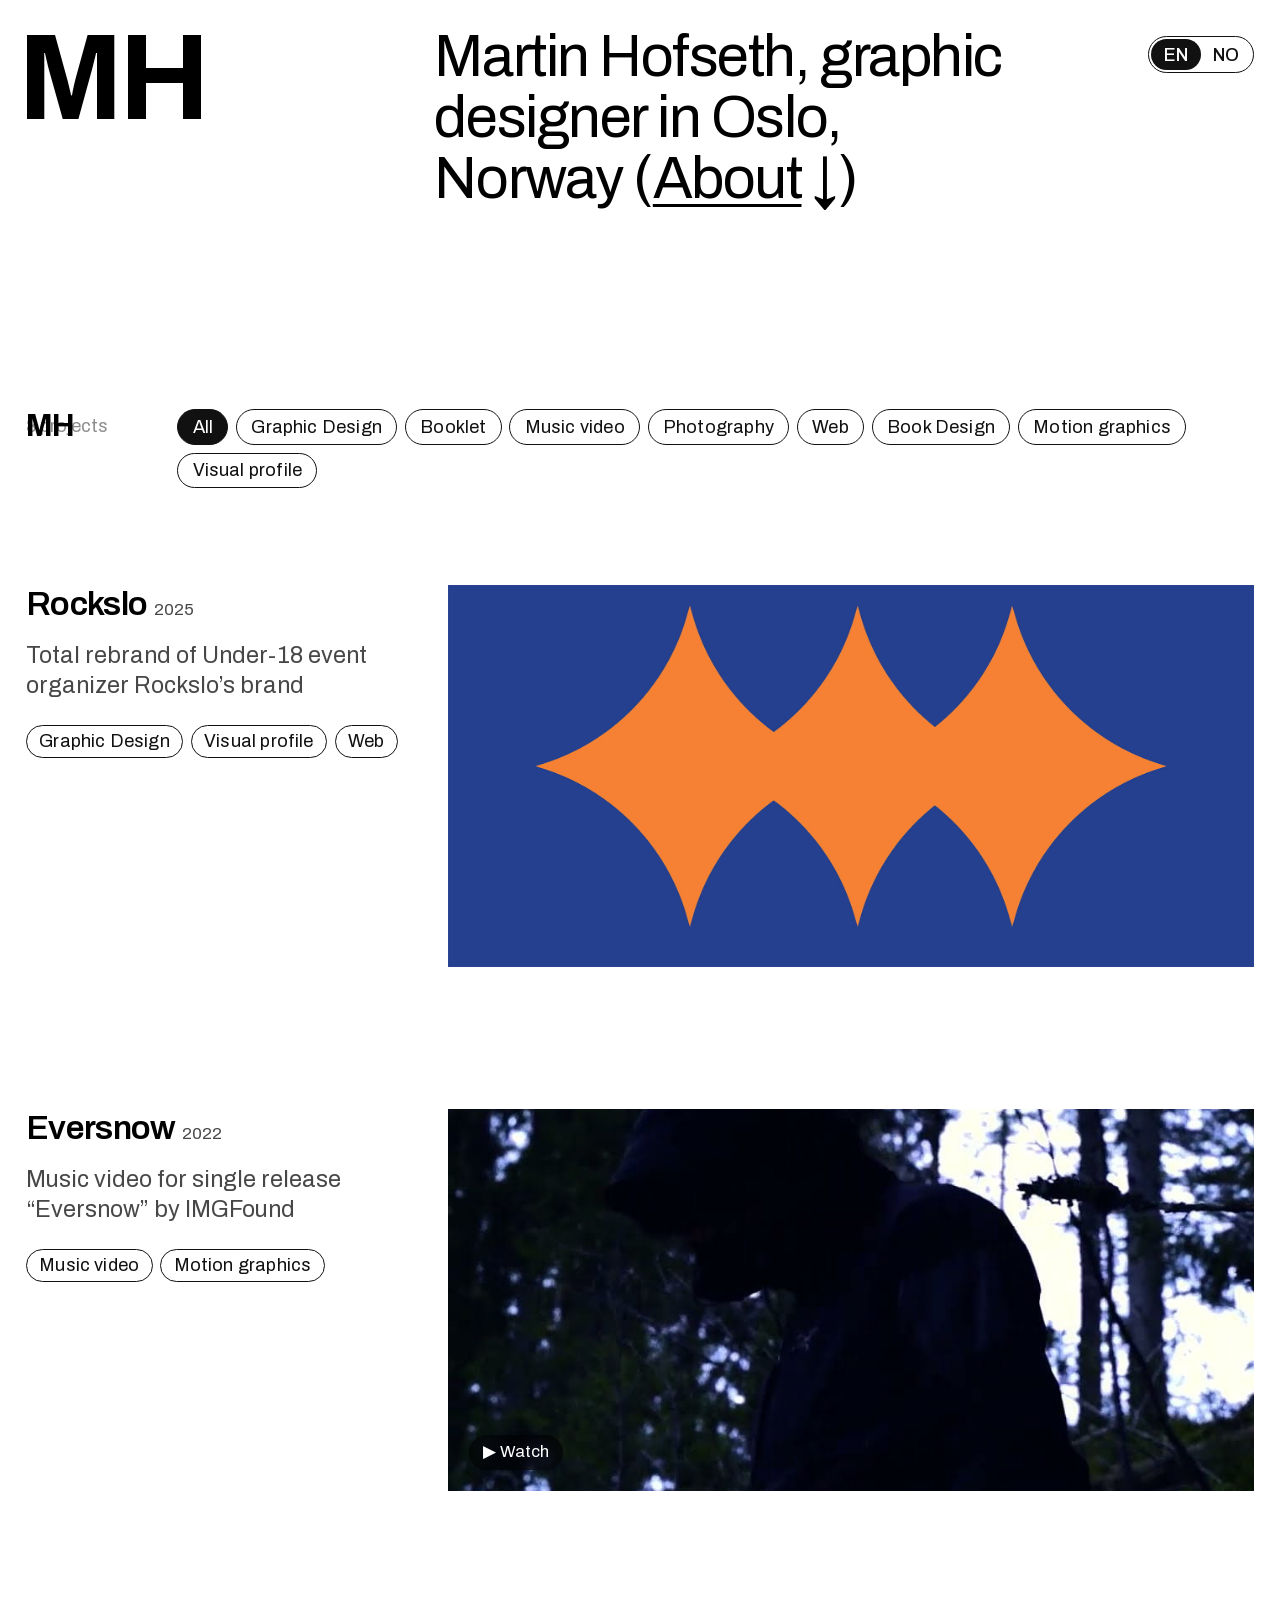
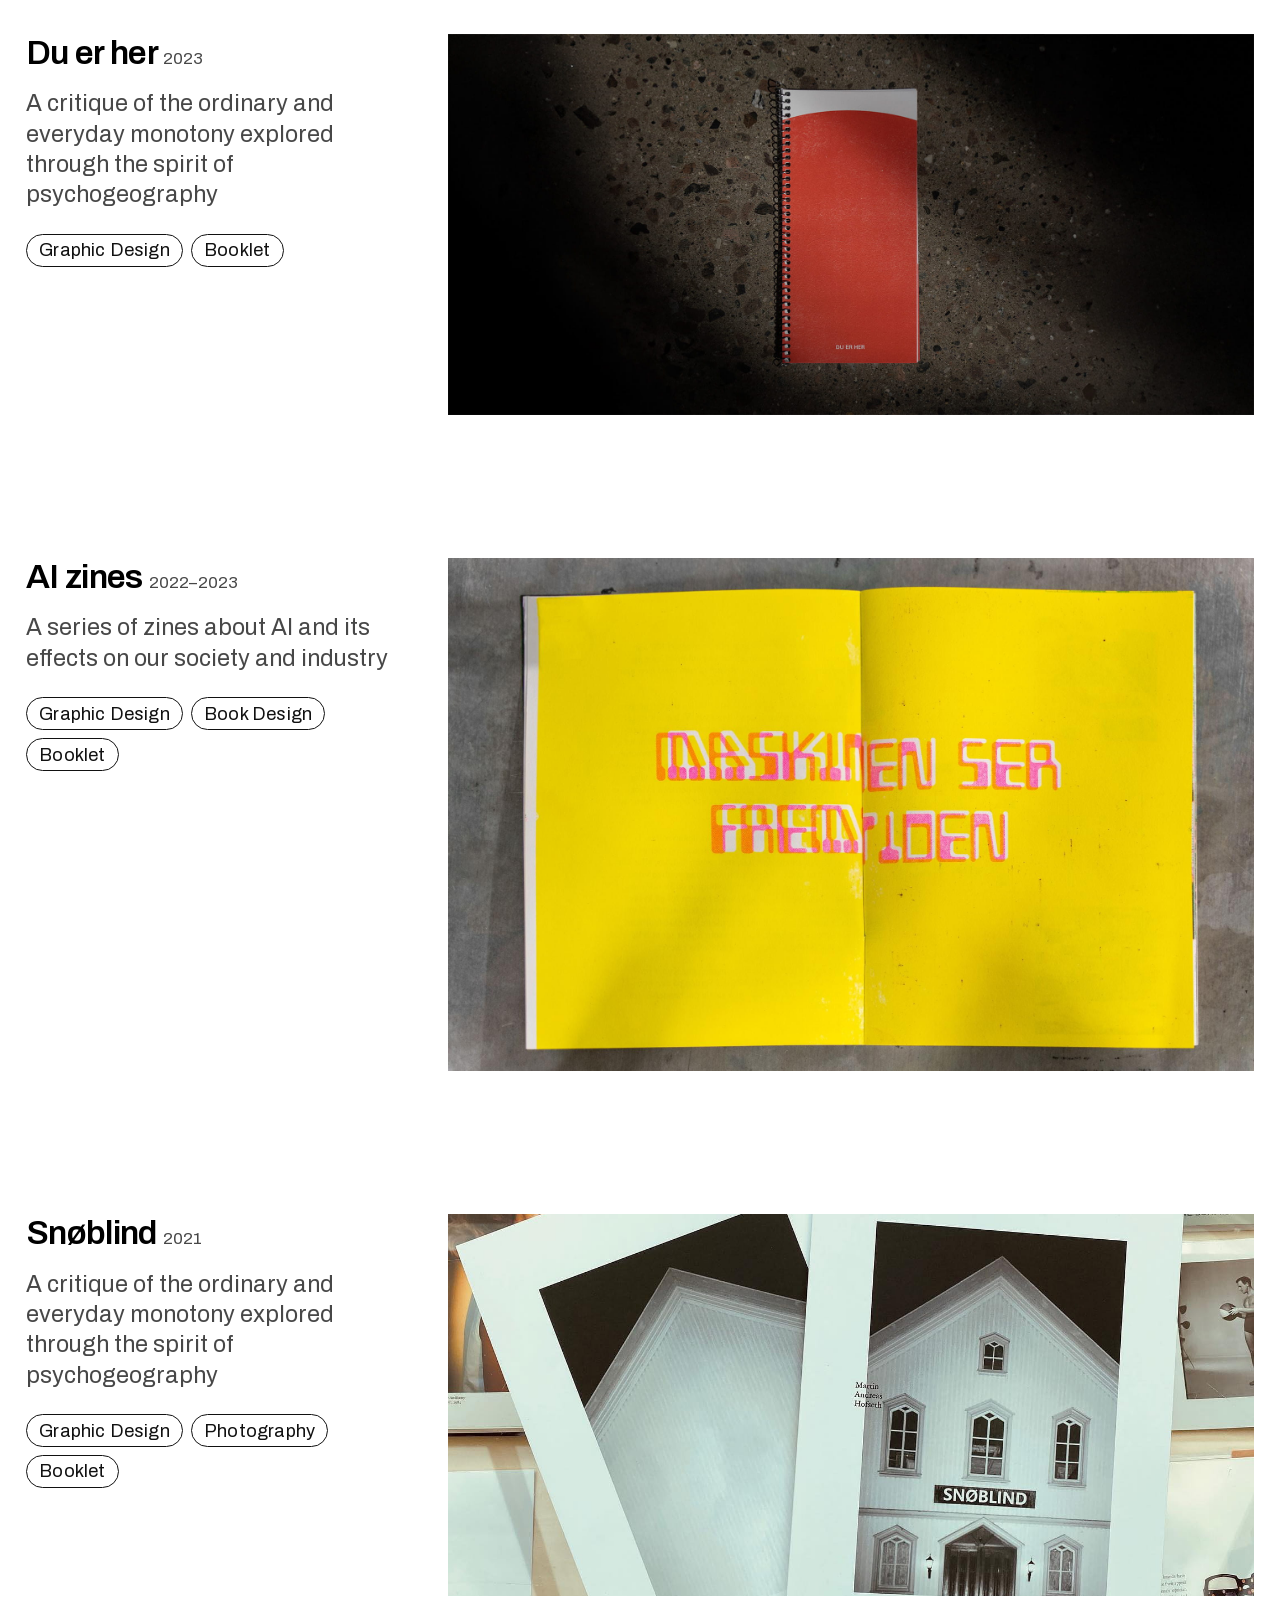
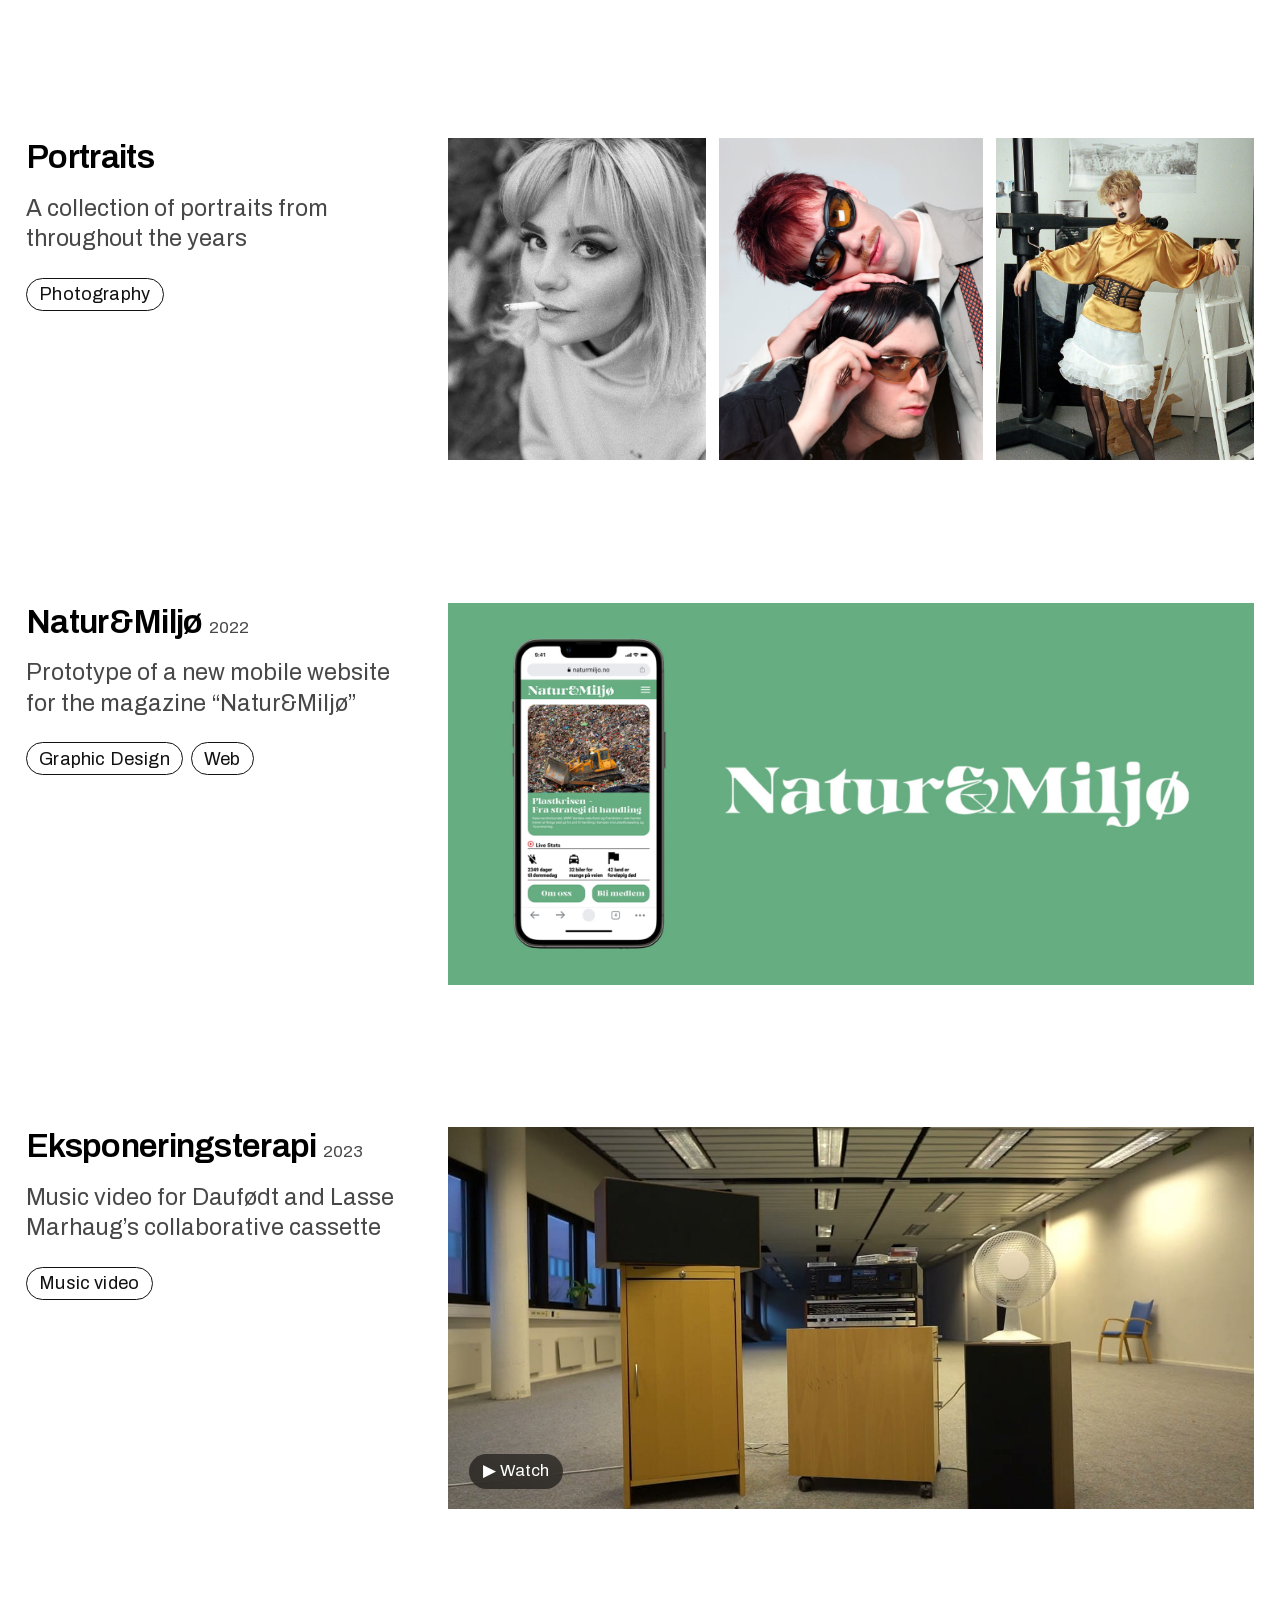
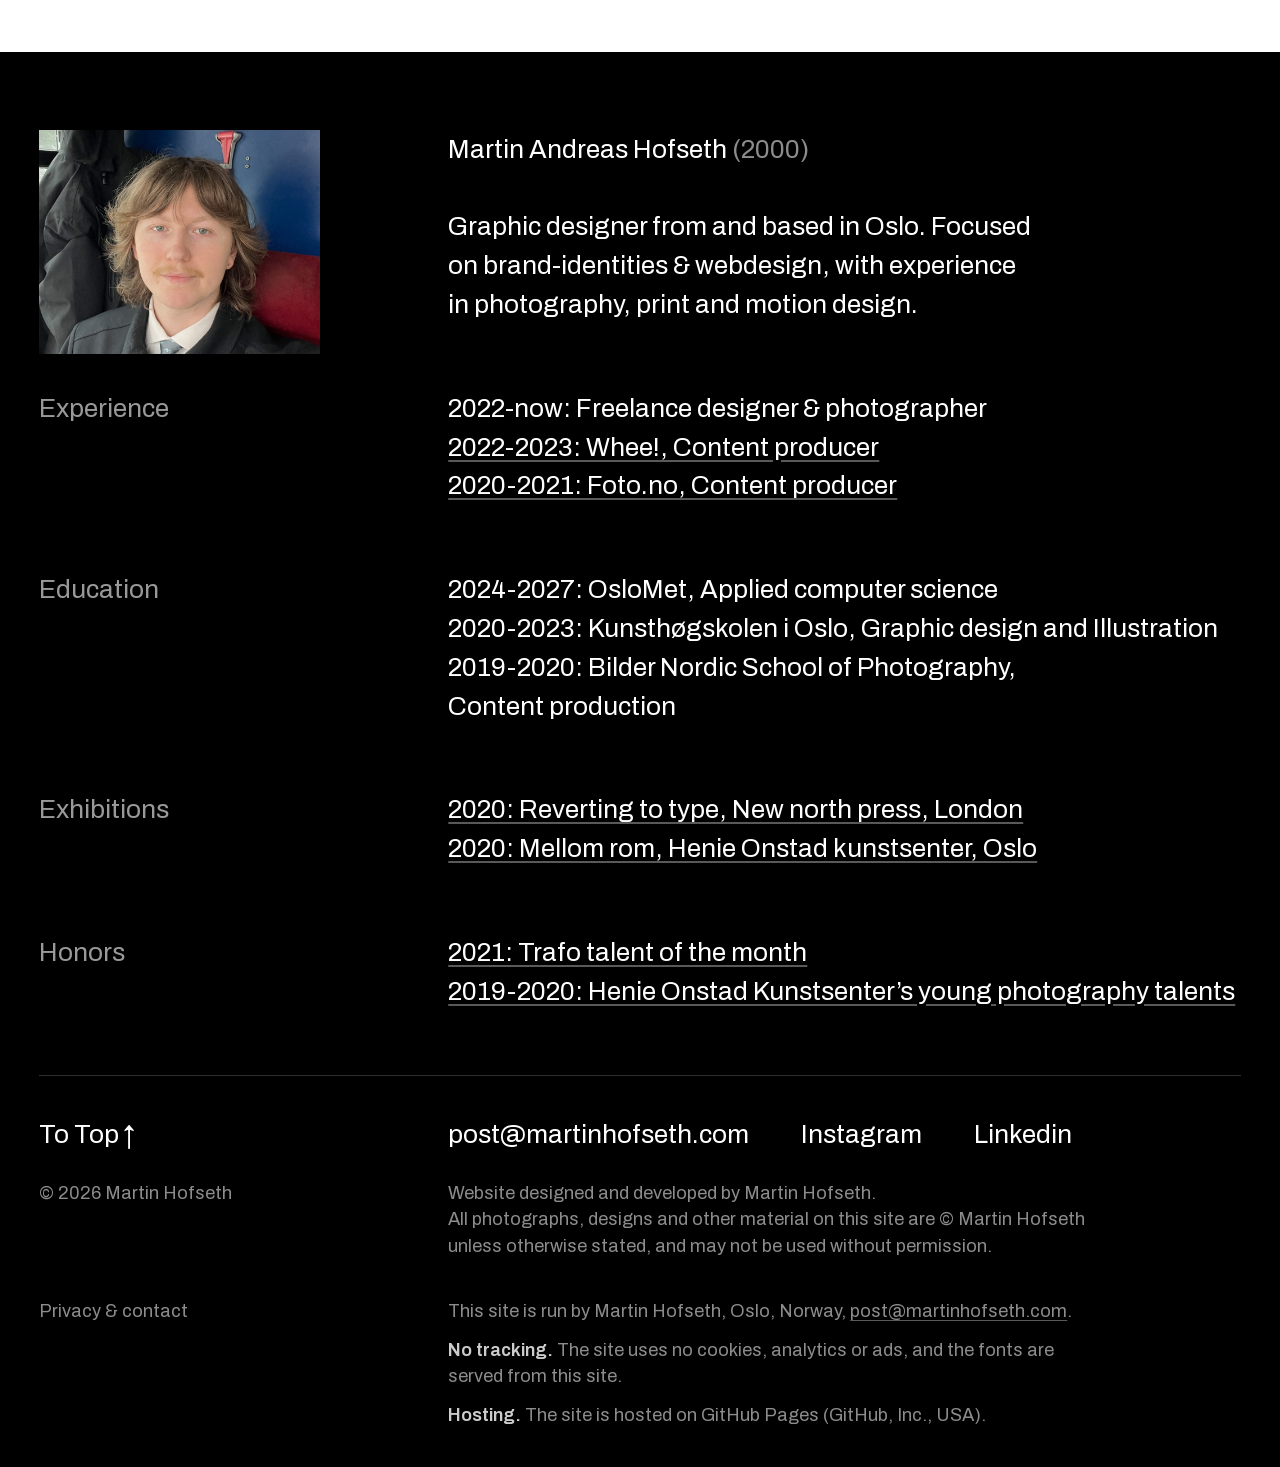
==== index.html @ 8818c8d6 "Shrink the MH logo on project pages and morph it between pages Project pages show the logo at the si" ====
<!doctype html>
<html lang="en">
<head>
  <meta charset="utf-8">
  <meta name="viewport" content="width=device-width, initial-scale=1">
  <meta name="color-scheme" content="light dark">
  <meta name="theme-color" content="#ffffff" media="(prefers-color-scheme: light)">
  <meta name="theme-color" content="#111111" media="(prefers-color-scheme: dark)">
  <title data-nb="Martin Hofseth">Martin Hofseth</title>
  <meta name="description" content="Martin Hofseth, graphic designer in Oslo, Norway. Brand identities, web design, photography, print and motion design." data-content-nb="Martin Hofseth, grafisk designer i Oslo. Merkevareidentiteter, webdesign, fotografi, trykksaker og bevegelig grafikk.">
  <link rel="canonical" href="https://martinhofseth.com/">
  <meta property="og:type" content="website">
  <meta property="og:site_name" content="Martin Hofseth">
  <meta property="og:title" content="Martin Hofseth">
  <meta property="og:description" content="Martin Hofseth, graphic designer in Oslo, Norway. Brand identities, web design, photography, print and motion design.">
  <meta property="og:url" content="https://martinhofseth.com/">
  <meta property="og:image" content="https://martinhofseth.com/images/rockslo-front.jpg">
  <meta property="og:image:width" content="1920">
  <meta property="og:image:height" content="909">
  <meta property="og:image:alt" content="Rockslo visual identity">
  <meta property="og:locale" content="en_US">
  <meta property="og:locale:alternate" content="nb_NO">
  <meta name="twitter:card" content="summary_large_image">
  <link rel="preload" href="fonts/archivo-latin.woff2" as="font" type="font/woff2" crossorigin>
  <link rel="icon" href="favicon.ico" sizes="48x48">
  <link rel="icon" href="favicon.svg" type="image/svg+xml">
  <link rel="apple-touch-icon" href="apple-touch-icon.png">
  <link rel="stylesheet" href="css/style.css?v=39">
  <script src="js/lang.js?v=32"></script>
  <script type="application/ld+json">
  {
    "@context": "https://schema.org",
    "@type": "Person",
    "name": "Martin Hofseth",
    "url": "https://martinhofseth.com/",
    "image": "https://martinhofseth.com/images/about-portrait.jpg",
    "jobTitle": "Graphic designer",
    "description": "Graphic designer in Oslo, Norway. Brand identities, web design, photography, print and motion design.",
    "email": "mailto:post@martinhofseth.com",
    "address": { "@type": "PostalAddress", "addressLocality": "Oslo", "addressCountry": "NO" },
    "knowsAbout": ["Graphic design", "Visual identity", "Web design", "Photography", "Motion graphics"],
    "sameAs": [
      "https://instagram.com/mahofseth",
      "https://www.linkedin.com/in/mahofseth/"
    ]
  }
  </script>
</head>
<body>

  <header class="site-header">
    <div class="cols">
      <div class="s4"><a class="logo" href="./">MH</a></div>
      <div class="s8">
        <h1><span lang="en">Martin Hofseth, graphic designer in Oslo, Norway <span class="nowrap">(<a href="#about">About</a><span class="arrow">↓</span>)</span></span><span lang="nb">Martin Hofseth, grafisk designer i Oslo <span class="nowrap">(<a href="#about">Om meg</a><span class="arrow">↓</span>)</span></span></h1>
      </div>
    </div>
  </header>

  <nav class="filters" aria-label="Filter projects by tag" data-aria-label-nb="Filtrer prosjekter etter tagg">
    <a class="bar-slot" href="#top" aria-label="Back to top" title="Back to top" data-aria-label-nb="Til toppen" data-title-nb="Til toppen">MH</a>
    <p class="filter-status" aria-live="polite"></p>
    <button class="filter-toggle" type="button" aria-expanded="false" aria-controls="filter-list">
      <svg viewBox="0 0 24 24" width="24" height="24" aria-hidden="true" focusable="false"><path d="M3 6h18M6 12h12M10 18h4" fill="none" stroke="currentColor" stroke-width="2" stroke-linecap="round"/></svg>
      <span><span lang="en">Filter</span><span lang="nb">Filter</span></span><span class="filter-count"></span>
    </button>
    <div class="filter-list" id="filter-list" role="group" aria-label="Tags" data-aria-label-nb="Tagger"></div>
  </nav>

  <main>
    <section class="project">
      <div class="cols" style="--mgap:3rem">
        <div class="s4">
          <a class="project-link" href="rockslo.html">
            <span class="heading">Rockslo <span class="year">2025</span></span>
            <span class="desc"><span lang="en">Total rebrand of Under-18 event organizer Rockslo’s brand</span><span lang="nb">Total rebranding av Rockslo, arrangør av arrangementer for ungdom under 18 år</span></span>
          </a>
          <div class="tags"><span class="tag" data-tag="Graphic Design"><span lang="en">Graphic Design</span><span lang="nb">Grafisk design</span></span><span class="tag" data-tag="Visual profile"><span lang="en">Visual profile</span><span lang="nb">Visuell profil</span></span><span class="tag" data-tag="Web"><span lang="en">Web</span><span lang="nb">Nett</span></span></div>
        </div>
        <div class="s8">
          <a href="rockslo.html"><img src="images/rockslo-front.jpg" width="1920" height="909" alt="Rockslo visual identity" data-alt-nb="Visuell identitet for Rockslo"></a>
        </div>
      </div>
    </section>

    <section class="project">
      <div class="cols" style="--mgap:3rem">
        <div class="s4">
          <a class="project-link" href="eversnow.html">
            <span class="heading">Eversnow <span class="year">2022</span></span>
            <span class="desc"><span lang="en">Music video for single release “Eversnow” by IMGFound</span><span lang="nb">Musikkvideo til singelen «Eversnow» av IMGFound</span></span>
          </a>
          <div class="tags"><span class="tag" data-tag="Music video"><span lang="en">Music video</span><span lang="nb">Musikkvideo</span></span><span class="tag" data-tag="Motion graphics"><span lang="en">Motion graphics</span><span lang="nb">Bevegelig grafikk</span></span></div>
        </div>
        <div class="s8">
          <a class="poster" href="eversnow.html"><img src="images/eversnow-front.jpg" width="960" height="720" alt="Still from the Eversnow music video" data-alt-nb="Stillbilde fra musikkvideoen til Eversnow" loading="lazy"><span class="play">▶ <span lang="en">Watch</span><span lang="nb">Se</span></span></a>
        </div>
      </div>
    </section>

    <section class="project">
      <div class="cols" style="--mgap:3rem">
        <div class="s4">
          <a class="project-link" href="du-er-her.html">
            <span class="heading">Du er her <span class="year">2023</span></span>
            <span class="desc"><span lang="en">A critique of the ordinary and everyday monotony explored through the spirit of psychogeography</span><span lang="nb">En kritikk av det vanlige og hverdagens monotoni, utforsket gjennom psykogeografiens ånd</span></span>
          </a>
          <div class="tags"><span class="tag" data-tag="Graphic Design"><span lang="en">Graphic Design</span><span lang="nb">Grafisk design</span></span><span class="tag" data-tag="Booklet"><span lang="en">Booklet</span><span lang="nb">Zine</span></span></div>
        </div>
        <div class="s8">
          <a href="du-er-her.html"><img src="images/du-er-her-front.jpg" width="1920" height="909" alt="Du er her booklet" data-alt-nb="Du er her-zine" loading="lazy"></a>
        </div>
      </div>
    </section>

    <section class="project">
      <div class="cols" style="--mgap:3rem">
        <div class="s4">
          <a class="project-link" href="ai-zines.html">
            <span class="heading"><span lang="en">AI zines</span><span lang="nb">KI zines</span> <span class="year">2022–2023</span></span>
            <span class="desc"><span lang="en">A series of zines about AI and its effects on our society and industry</span><span lang="nb">En serie zines om KI og hvordan den påvirker samfunnet og bransjen vår</span></span>
          </a>
          <div class="tags"><span class="tag" data-tag="Graphic Design"><span lang="en">Graphic Design</span><span lang="nb">Grafisk design</span></span><span class="tag" data-tag="Book Design"><span lang="en">Book Design</span><span lang="nb">Bokdesign</span></span><span class="tag" data-tag="Booklet"><span lang="en">Booklet</span><span lang="nb">Zine</span></span></div>
        </div>
        <div class="s8">
          <a href="ai-zines.html"><img src="images/postretro-3.jpg" width="2000" height="1275" alt="Post retro-futurisme zine" loading="lazy"></a>
        </div>
      </div>
    </section>

    <section class="project">
      <div class="cols" style="--mgap:3rem">
        <div class="s4">
          <a class="project-link" href="snoblind.html">
            <span class="heading">Snøblind <span class="year">2021</span></span>
            <span class="desc"><span lang="en">A critique of the ordinary and everyday monotony explored through the spirit of psychogeography</span><span lang="nb">En kritikk av det vanlige og hverdagens monotoni, utforsket gjennom psykogeografiens ånd</span></span>
          </a>
          <div class="tags"><span class="tag" data-tag="Graphic Design"><span lang="en">Graphic Design</span><span lang="nb">Grafisk design</span></span><span class="tag" data-tag="Photography"><span lang="en">Photography</span><span lang="nb">Fotografi</span></span><span class="tag" data-tag="Booklet"><span lang="en">Booklet</span><span lang="nb">Zine</span></span></div>
        </div>
        <div class="s8">
          <a href="snoblind.html"><img src="images/snoblind-front.jpg" width="1440" height="682" alt="Snøblind photo book" data-alt-nb="Fotoboken Snøblind" loading="lazy"></a>
        </div>
      </div>
    </section>

    <section class="project">
      <div class="cols" style="--mgap:3rem">
        <div class="s4">
          <a class="project-link" href="portraits.html">
            <span class="heading"><span lang="en">Portraits</span><span lang="nb">Portretter</span></span>
            <span class="desc"><span lang="en">A collection of portraits from throughout the years</span><span lang="nb">En samling portretter gjennom årene</span></span>
          </a>
          <div class="tags"><span class="tag" data-tag="Photography"><span lang="en">Photography</span><span lang="nb">Fotografi</span></span></div>
        </div>
        <div class="s8">
          <a href="portraits.html" class="gallery same-h"><img style="--ar:0.8000" src="images/portrait-siri.jpg" width="1500" height="1875" alt="Portrait" data-alt-nb="Portrett" loading="lazy"><img style="--ar:0.8215" src="images/portrait-imgfound.jpg" width="1500" height="1826" alt="Portrait" data-alt-nb="Portrett" loading="lazy"><img style="--ar:0.8000" src="images/portrait-olli.jpg" width="1500" height="1875" alt="Portrait" data-alt-nb="Portrett" loading="lazy"></a>
        </div>
      </div>
    </section>

    <section class="project">
      <div class="cols" style="--mgap:3rem">
        <div class="s4">
          <a class="project-link" href="natur-miljo.html">
            <span class="heading">Natur&amp;Miljø <span class="year">2022</span></span>
            <span class="desc"><span lang="en">Prototype of a new mobile website for the magazine “Natur&amp;Miljø”</span><span lang="nb">Prototype av en ny mobilnettside for magasinet «Natur&amp;Miljø»</span></span>
          </a>
          <div class="tags"><span class="tag" data-tag="Graphic Design"><span lang="en">Graphic Design</span><span lang="nb">Grafisk design</span></span><span class="tag" data-tag="Web"><span lang="en">Web</span><span lang="nb">Nett</span></span></div>
        </div>
        <div class="s8">
          <a href="natur-miljo.html"><img src="images/natur-miljo-front.jpg" width="2000" height="948" alt="Natur&amp;Miljø mobile website prototype" data-alt-nb="Prototype av mobilnettsiden til Natur&amp;Miljø" loading="lazy"></a>
        </div>
      </div>
    </section>

    <section class="project">
      <div class="cols" style="--mgap:3rem">
        <div class="s4">
          <a class="project-link" href="eksponeringsterapi.html">
            <span class="heading">Eksponerings&shy;terapi <span class="year">2023</span></span>
            <span class="desc"><span lang="en">Music video for Daufødt and Lasse Marhaug’s collaborative cassette</span><span lang="nb">Musikkvideo til samarbeidskassetten mellom Daufødt og Lasse Marhaug</span></span>
          </a>
          <div class="tags"><span class="tag" data-tag="Music video"><span lang="en">Music video</span><span lang="nb">Musikkvideo</span></span></div>
        </div>
        <div class="s8">
          <a class="poster" href="eksponeringsterapi.html"><img src="images/eksponeringsterapi-front.jpg" width="1280" height="720" alt="Still from the Eksponeringsterapi music video" data-alt-nb="Stillbilde fra musikkvideoen til Eksponeringsterapi" loading="lazy"><span class="play">▶ <span lang="en">Watch</span><span lang="nb">Se</span></span></a>
        </div>
      </div>
    </section>
  </main>

  <!-- ABOUT (same block on every page) -->
  <footer class="about" id="about">
    <div class="cols intro">
      <div class="s3"><img class="portrait zoomable" src="images/about-portrait.jpg" width="2000" height="1600" alt="Portrait of Martin Hofseth" data-alt-nb="Portrett av Martin Hofseth" loading="lazy"></div>
      <div class="s1 spacer"></div>
      <div class="s6">Martin Andreas Hofseth <span class="born">(2000)</span><br><br><span lang="en">Graphic designer from and based in Oslo. Focused on brand-identities &amp; webdesign, with experience in photography, print and motion design.</span><span lang="nb">Grafisk designer fra og basert i Oslo. Fokuserer på merkevareidentitet og webdesign, med erfaring innen fotografi, trykksaker og bevegelig grafikk.</span></div>
    </div>
    <div class="cols row">
      <div class="s4"><span lang="en">Experience</span><span lang="nb">Erfaring</span></div>
      <div class="s8"><span lang="en">2022-now: Freelance designer &amp; photographer</span><span lang="nb">2022–nå: Frilans designer og fotograf</span><br><a href="https://whee.no" target="_blank" rel="noopener"><span lang="en">2022-2023: Whee!, Content producer</span><span lang="nb">2022–2023: Whee!, innholdsprodusent</span></a><br><a href="https://foto.no" target="_blank" rel="noopener"><span lang="en">2020-2021: Foto.no, Content producer</span><span lang="nb">2020–2021: Foto.no, innholdsprodusent</span></a></div>
    </div>
    <div class="cols row">
      <div class="s4"><span lang="en">Education</span><span lang="nb">Utdanning</span></div>
      <div class="s8"><span lang="en">2024-2027: OsloMet, Applied computer science<br>2020-2023: Kunsthøgskolen i Oslo, Graphic design and Illustration<br>2019-2020: Bilder Nordic School of Photography, Content production</span><span lang="nb">2024–2027: OsloMet, Anvendt datateknologi<br>2020–2023: Kunsthøgskolen i Oslo, Grafisk design og illustrasjon<br>2019–2020: Bilder Nordic School of Photography, Innholdsproduksjon</span></div>
    </div>
    <div class="cols row">
      <div class="s4"><span lang="en">Exhibitions</span><span lang="nb">Utstillinger</span></div>
      <div class="s8"><a href="https://new-north-press.co.uk/project/reverting-to-type-2020-protest-posters/" target="_blank" rel="noopener">2020: Reverting to type, New north press, London</a><br><a href="https://www.hok.no/utstillinger/mellom-rom" target="_blank" rel="noopener">2020: Mellom rom, Henie Onstad kunstsenter, Oslo</a></div>
    </div>
    <div class="cols row">
      <div class="s4"><span lang="en">Honors</span><span lang="nb">Utmerkelser</span></div>
      <div class="s8"><a href="https://www.trafo.no/v73261-Sn%C3%B8blind-(2-13)?filter=authored&amp;ordering=latest" target="_blank" rel="noopener"><span lang="en">2021: Trafo talent of the month</span><span lang="nb">2021: Månedens trafotalent</span></a><br><a href="https://www.hok.no/unge-fotografer-2019-2020" target="_blank" rel="noopener"><span lang="en">2019-2020: Henie Onstad Kunstsenter’s young photography talents</span><span lang="nb">2019–2020: Henie Onstad kunstsenters unge foto-talenter</span></a></div>
    </div>
    <div class="cols contact">
      <div class="s4"><a href="#top" onclick="window.scrollTo({top:0});return false;"><span class="nowrap"><span lang="en">To Top</span><span lang="nb">Til toppen</span><span class="arrow">↑</span></span></a></div>
      <div class="s8 links">
        <a href="mailto:post@martinhofseth.com">post@martinhofseth.com</a>
        <a href="https://instagram.com/mahofseth" target="_blank" rel="noopener">Instagram</a>
        <a href="https://www.linkedin.com/in/mahofseth/" target="_blank" rel="noopener">Linkedin</a>
      </div>
    </div>
    <div class="cols colophon">
      <div class="s4"><p>© 2026 Martin Hofseth</p></div>
      <div class="s8">
        <div lang="en">
          <p>Website designed and developed by Martin Hofseth.</p>
          <p>All photographs, designs and other material on this site are © Martin Hofseth unless otherwise stated, and may not be used without permission.</p>
        </div>
        <div lang="nb">
          <p>Nettsiden er designet og utviklet av Martin Hofseth.</p>
          <p>Alle fotografier, design og annet materiale på denne siden er © Martin Hofseth med mindre annet er oppgitt, og kan ikke brukes uten tillatelse.</p>
        </div>
      </div>
    </div>
    <div class="cols colophon privacy" id="privacy">
      <div class="s4"><p><span lang="en">Privacy &amp; contact</span><span lang="nb">Personvern og kontakt</span></p></div>
      <div class="s8">
        <div lang="en">
          <p>This site is run by Martin Hofseth, Oslo, Norway, <a href="mailto:post@martinhofseth.com">post@martinhofseth.com</a>.</p>
          <p><strong>No tracking.</strong> The site uses no cookies, analytics or ads, and the fonts are served from this site.</p>
          <p><strong>Hosting.</strong> The site is hosted on GitHub Pages (GitHub, Inc., USA).</p>
        </div>
        <div lang="nb">
          <p>Denne siden drives av Martin Hofseth, Oslo, <a href="mailto:post@martinhofseth.com">post@martinhofseth.com</a>.</p>
          <p><strong>Ingen sporing.</strong> Siden bruker ingen informasjonskapsler, analyseverktøy eller annonser, og skriftene lastes fra denne siden.</p>
          <p><strong>Vertskap.</strong> Siden ligger på GitHub Pages (GitHub, Inc., USA).</p>
        </div>
      </div>
    </div>
  </footer>

  <script src="js/main.js?v=38"></script>
  <script src="js/filter.js?v=34"></script>
</body>
</html>
---- css/style.css ----
/* Martin Hofseth — portfolio
   Layout and scaling follow the original Cargo site; typography and details
   are tuned for a clear hierarchy: name → project title → image → description → tags. */

/* Fonts: one family (Archivo) throughout. The Cargo site used Neue Haas Grotesk and
   Diatype, which are licensed through Cargo. If you buy licenses, add @font-face
   rules and put them first in these stacks.
   Archivo is self-hosted from fonts/ (SIL Open Font License, see fonts/OFL.txt),
   so no visitor data goes to Google. */
@font-face {
  font-family: "Archivo";
  font-style: normal;
  font-weight: 400 700;
  font-display: swap;
  src: url("../fonts/archivo-latin.woff2") format("woff2");
  unicode-range: U+0000-00FF, U+0131, U+0152-0153, U+02BB-02BC, U+02C6, U+02DA, U+02DC, U+0304, U+0308, U+0329, U+2000-206F, U+20AC, U+2122, U+2191, U+2193, U+2212, U+2215, U+FEFF, U+FFFD;
}
@font-face {
  font-family: "Archivo";
  font-style: normal;
  font-weight: 400 700;
  font-display: swap;
  src: url("../fonts/archivo-latin-ext.woff2") format("woff2");
  unicode-range: U+0100-02BA, U+02BD-02C5, U+02C7-02CC, U+02CE-02D7, U+02DD-02FF, U+0304, U+0308, U+0329, U+1D00-1DBF, U+1E00-1E9F, U+1EF2-1EFF, U+2020, U+20A0-20AB, U+20AD-20C4, U+2113, U+2C60-2C7F, U+A720-A7FF;
}
:root {
  --font-body: "Archivo", "Helvetica Neue", Helvetica, Arial, sans-serif;
  --font-head: "Archivo", "Helvetica Neue", Helvetica, Arial, sans-serif;
  --ink: #111;
  --muted: rgba(0, 0, 0, 0.72);   /* descriptions, secondary text */
  --faint: rgba(0, 0, 0, 0.45);   /* years, labels */
  --line: rgba(0, 0, 0, 0.14);
  --placeholder: #f2f2f2;
  --bg: #fff;
  --strong: #000;                 /* logo, titles, headings */
  --hover: rgba(0, 0, 0, 0.06);   /* pill hover wash */
  --hover-strong: rgba(0, 0, 0, 0.12);
  --glass: rgba(255, 255, 255, 0.92);       /* pinned filter bar */
  --glass-solid: rgba(255, 255, 255, 0.97); /* filter drop-down on phones */
  color-scheme: light dark;
  --p: 1; /* spacing multiplier: shrinks padding/gaps to 60% on phones, like Cargo */
}

/* While the theme flips, switch transitions off for one frame. Otherwise pills, tags and
   the EN/NO switch fade their colours while the page background snaps, which flickers.
   js/main.js adds this class when the system theme changes. */
.theme-switching, .theme-switching *, .theme-switching *::before, .theme-switching *::after {
  transition: none !important;
}

/* Dark mode: follows the visitor's system setting. Only the tokens change; every rule
   above and below reads them, so nothing else needs a dark variant. */
@media (prefers-color-scheme: dark) {
  :root {
    --bg: #111;
    --ink: #ececec;
    --strong: #fff;
    --muted: rgba(255, 255, 255, 0.7);
    --faint: rgba(255, 255, 255, 0.45);
    --line: rgba(255, 255, 255, 0.16);
    --placeholder: #1d1d1d;
    --hover: rgba(255, 255, 255, 0.08);
    --hover-strong: rgba(255, 255, 255, 0.16);
    --glass: rgba(17, 17, 17, 0.9);
    --glass-solid: rgba(17, 17, 17, 0.97);
  }
  /* the black footer would melt into a dark page, so give it an edge */
  .about { border-top: 1px solid var(--line); }
  /* fading an image on a dark page darkens it, so brighten on hover instead */
  .project a:hover img, .poster:hover img { opacity: 1; filter: brightness(1.1); }
}

/* Scaling (same as the Cargo site):
   desktop: 1rem = 1.44% of window height, capped at 1.53% of window width
   phone (≤768px wide): 1rem = 2.44% of width, capped at 1.45% of height */
html { font-size: min(1.44vh, 1.53vw); scroll-behavior: smooth; overflow-anchor: none; }
@media (max-width: 768px) {
  html { font-size: min(2.44vw, 1.45svh); }
  :root { --p: 0.6; }
}
@media (prefers-reduced-motion: reduce) { html { scroll-behavior: auto; } }

*, *::before, *::after { box-sizing: border-box; }
body {
  margin: 0;
  background: var(--bg);
  color: var(--ink);
  font-family: var(--font-body);
  font-size: 2rem;
  line-height: 1.25;
  -webkit-font-smoothing: antialiased;
  -moz-osx-font-smoothing: grayscale;
  text-rendering: optimizeLegibility;
}
a { color: inherit; text-decoration: none; }
a:active, .zoomable:active { opacity: 0.7; }
:focus-visible { outline: 2px solid currentColor; outline-offset: 3px; border-radius: 2px; }
img { display: block; width: 100%; height: auto; background: var(--placeholder); }
/* images with see-through edges (e.g. drop shadows) would show the placeholder as a box */
img.see-through { background: none; }
p { margin: 0; }

/* ---------- Type scale ---------- */
.logo {
  display: block;
  font-family: var(--font-head);
  font-weight: 700;
  font-size: 9.4rem;
  line-height: 1;
  letter-spacing: -0.045em;
  color: var(--strong);
  /* the box hugs the letters, so the page-to-page morph scales "MH" evenly */
  width: fit-content;
}
h1 {
  margin: 0;
  font-family: var(--font-head);
  font-weight: 400;
  font-size: 4.5rem;
  line-height: 1.05;
  letter-spacing: -0.025em;
  color: var(--strong);
}
/* line the top of "MH" up with the top of the capitals in the text next to it
   (Archivo: cap top sits 0.1485em into a 1.0 line, 0.1745em into a 1.05 line) */
@media (min-width: 769px) { .site-header .logo { margin-top: calc(0.1745 * 4.5rem - 0.1485 * 9.4rem); } }
/* project pages: the logo shrinks to the size of the page title next to it */
.page-header .logo { font-size: 3.8rem; margin-top: calc(0.1745 * 3.8rem - 0.1485 * 3.8rem); }
@media (max-width: 768px) {
  .page-header .logo { font-size: 3.5rem; margin-top: calc(0.1745 * 3.5rem - 0.1485 * 3.5rem); }
  .page-header .stack-m .logo { margin-top: 0; }
}
h1 a { text-decoration: underline; text-underline-offset: 0.1em; text-decoration-thickness: 0.05em; }
h1 a:hover { text-decoration-thickness: 0.09em; }
h2, .page-header h1 {
  margin: 0;
  font-family: var(--font-head);
  font-weight: 500;
  font-size: 3.8rem;
  line-height: 1.05;
  letter-spacing: -0.025em;
  color: var(--strong);
}

/* project title, year, description, tags */
.heading {
  display: block;
  font-family: var(--font-head);
  font-weight: 600;
  font-size: 2.6rem;
  line-height: 1.1;
  letter-spacing: -0.02em;
  color: var(--strong);
  margin-bottom: 0.55em;
}
.year { font-size: 0.5em; font-weight: 400; letter-spacing: 0; color: var(--muted); white-space: nowrap; }
h2 .year { color: inherit; }
.desc {
  display: block;
  font-size: 1.8rem;
  line-height: 1.3;
  color: var(--muted);
  max-width: 30ch;
}
.tags { margin-top: 1.8rem; display: flex; flex-wrap: wrap; gap: 0.6rem; }
.tag {
  display: inline-block;
  font-size: 1.4rem;
  line-height: 1;
  letter-spacing: 0.01em;
  color: var(--ink);
  border: 1px solid var(--ink);
  border-radius: 999rem;
  padding: 0.5rem 0.95rem;
}
@media (max-width: 768px) {
  h2, .page-header h1 { font-size: 3.5rem; }
  .heading { font-size: 3rem; }
  .desc { font-size: 2.1rem; max-width: none; }
  .tag { font-size: 1.6rem; }
}

.pill-outline {
  display: inline-block;
  font-size: 1.5rem;
  line-height: 1;
  color: var(--ink);
  border: 1px solid var(--ink);
  border-radius: 999rem;
  padding: 0.6rem 1.2rem;
}

.arrow { display: inline-block; margin-left: 0.15em; transition: transform 0.2s ease; }

/* ---------- Grid (12 columns) ---------- */
/* --gap = desktop gutter, --mgap = gap when stacked on phones */
.cols {
  display: grid;
  grid-template-columns: repeat(12, minmax(0, 1fr));
  column-gap: calc(var(--gap, 3rem) * var(--p));
  align-items: start;
}
.s1 { grid-column: span 1; } .s2 { grid-column: span 2; } .s3 { grid-column: span 3; }
.s4 { grid-column: span 4; } .s5 { grid-column: span 5; } .s6 { grid-column: span 6; }
.s7 { grid-column: span 7; } .s8 { grid-column: span 8; } .s10 { grid-column: span 10; }
.s12 { grid-column: span 12; }

@media (max-width: 768px) {
  .cols:not(.no-stack) { grid-template-columns: minmax(0, 1fr); row-gap: calc(var(--mgap, var(--gap, 3rem)) * var(--p)); }
  .cols:not(.no-stack) > * { grid-column: 1 / -1; }
  .cols:not(.no-stack) > .spacer { display: none; }
}

/* ---------- Media ---------- */
.gallery {
  display: grid;
  grid-template-columns: repeat(var(--columns, 3), minmax(0, 1fr));
  gap: 1rem;
  align-items: var(--valign, start);
}
.gallery.one { --columns: 1; }
/* same height: each photo's width is in proportion to its shape (--ar = width / height) */
.gallery.same-h { display: flex; align-items: flex-start; }
.gallery.same-h img { flex: var(--ar) 1 0; min-width: 0; }
/* same size: every photo is cropped to the same shape (--crop, default 4:5 portrait); the lightbox still shows the whole photo */
.gallery.same-size img { aspect-ratio: var(--crop, 4 / 5); object-fit: cover; }
@media (max-width: 768px) { .gallery.m1 { --columns: 1; gap: calc(4rem * var(--p)); } }

.video { position: relative; width: 100%; aspect-ratio: 16 / 9; background: #000; }
.video iframe { position: absolute; inset: 0; width: 100%; height: 100%; border: 0; }
.video.wide { aspect-ratio: 2 / 1; }
.video.r43 { aspect-ratio: 4 / 3; }

.embed { display: block; width: 100%; aspect-ratio: 16 / 9; border: 1px solid var(--line); }
/* Figma prototype: fill the screen below the header so the whole phone frame fits */
.embed.prototype { aspect-ratio: auto; height: calc(100svh - max(var(--top, 10rem), calc(9.4rem + 2.2rem * var(--p) + 4rem)) - 6rem); min-height: 420px; background: #1e1e1e; }
.embed-link { display: inline-block; margin-top: 1.2rem; font-size: 1.4rem; color: var(--muted); }
.embed-link:hover { color: var(--ink); }
/* click-to-load embeds: nothing from YouTube/Figma loads until the visitor presses the button */
.click-embed { position: relative; }
.click-embed iframe { position: absolute; inset: 0; width: 100%; height: 100%; border: 0; }
.embed-load { all: unset; box-sizing: border-box; position: absolute; inset: 0; display: block; cursor: pointer; }
.embed-load img { width: 100%; height: 100%; object-fit: cover; transition: opacity 0.25s ease; }
.embed.prototype .embed-load img { object-fit: contain; }
.embed-load:hover img { opacity: 0.88; }
.embed-load:focus-visible { outline: 2px solid var(--ink); outline-offset: 3px; }
.embed-load .play { font-size: 1.8rem; }
.embed-note { margin-top: 1.2rem; font-size: 1.4rem; color: var(--muted); max-width: 70ch; }
.embed-note a { text-decoration: underline; text-underline-offset: 0.15em; }
.embed-note + .embed-link { margin-top: 0.4rem; }
@media (max-width: 768px) {
  .embed-load .play, .embed-note { font-size: 1.6rem; }
}
@media (max-width: 768px) {
  .embed.prototype { height: calc(100svh - max(var(--top, 10rem), 19rem) - 6rem); min-height: 480px; }
}

/* video still on the home page */
.poster { position: relative; display: block; }
.poster img { aspect-ratio: 2.11 / 1; object-fit: cover; }
.play {
  position: absolute;
  left: 1.6rem;
  bottom: 1.6rem;
  font-size: 1.3rem;
  line-height: 1;
  color: #fff;
  background: rgba(0, 0, 0, 0.55);
  backdrop-filter: blur(6px);
  -webkit-backdrop-filter: blur(6px);
  border-radius: 999rem;
  padding: 0.7rem 1.1rem;
}
@media (max-width: 768px) { .play { font-size: 1.6rem; } }

.zoomable { cursor: zoom-in; }

/* hover feedback on anything that opens a project */
.project a img, .poster img { transition: opacity 0.25s ease, filter 0.25s ease; }
.project a:hover img, .poster:hover img { opacity: 0.88; }
.project-link:hover .heading { text-decoration: underline; text-decoration-thickness: 0.06em; text-underline-offset: 0.12em; }
a:hover > .arrow { transform: translateX(0.15em); }

/* ---------- Home ---------- */
.site-header { padding: calc(2rem * var(--p)) calc(2rem * var(--p)) calc(14rem * var(--p)) calc(1.4rem * var(--p)); }
.site-header .cols { --gap: 1rem; }

.project { padding: 0 calc(2rem * var(--p)) calc(11rem * var(--p)); }
.project .cols { --gap: 3rem; }
.project.pt { padding-top: calc(2rem * var(--p)); }

.archive-link { padding: 0 calc(2rem * var(--p)) calc(8rem * var(--p)); text-align: right; }
.archive-link a:hover { text-decoration: underline; text-decoration-thickness: 0.05em; text-underline-offset: 0.1em; }
.archive-link .plus { color: var(--faint); font-weight: 400; }

/* ---------- About (black footer on the home page) ---------- */
.about {
  background: #000;
  color: #fff;
  padding: calc(6rem * var(--p)) calc(3rem * var(--p)) calc(3rem * var(--p));
  line-height: 1.5;
}
.about .cols { --gap: 2rem; }
.about .cols + .cols { margin-top: calc(2rem * var(--p)); }
.about .row > :last-child::after, .about .intro > .s6::after { content: ""; display: block; height: 1.5em; }
.about .row > :first-child { color: rgba(255, 255, 255, 0.6); }
.about .portrait { width: 100%; background: #222; }
.about .row a { text-decoration: underline; text-decoration-color: rgba(255, 255, 255, 0.35); text-underline-offset: 0.15em; }
.about a:hover { text-decoration: underline; text-decoration-color: #fff; }
.about .contact { padding-top: calc(3rem * var(--p)); border-top: 1px solid rgba(255, 255, 255, 0.18); margin-top: calc(3rem * var(--p)); }
/* email + Instagram + LinkedIn share the right side and wrap instead of overlapping */
.about .colophon { margin-top: calc(6rem * var(--p)); font-size: 1.4rem; line-height: 1.45; color: rgba(255, 255, 255, 0.55); }
.about .colophon p { max-width: 60ch; }
.about .colophon.privacy { margin-top: calc(3rem * var(--p)); }
.about .privacy .s8 p + p { margin-top: 0.7em; }
.about .intro .born { color: rgba(255, 255, 255, 0.55); }
.about .privacy strong { font-weight: 600; color: rgba(255, 255, 255, 0.8); }
.about .privacy a { text-decoration: underline; text-decoration-color: rgba(255, 255, 255, 0.35); text-underline-offset: 0.15em; }
@media (max-width: 768px) { .about .colophon { font-size: 1.6rem; row-gap: 0.8rem; } }
.about .contact .links { display: flex; flex-wrap: wrap; column-gap: 4rem; row-gap: 0.4em; }
@media (max-width: 768px) {
  .about { font-size: 2.4rem; }
  .about .row { row-gap: 0.4rem; }
}

/* ---------- Page-to-page logo morph ---------- */
/* Going between the front page and a project page, the browser animates the "MH" from its
   old size and place to the new one (cross-document view transitions; browsers without
   support just load the page as before). On the front page js/filter.js hands the name to
   whichever MH is showing (header, travelling copy or pinned bar) as you leave. */
@media (prefers-reduced-motion: no-preference) {
  @view-transition { navigation: auto; }
}
.site-header .logo, .page-header .logo { view-transition-name: mh; }
/* the project-page logo is white and blended (see .page-header); a snapshot can't blend,
   so while it is captured it takes the plain logo colour, which looks the same at the top */
.vt-capture .page-header .logo { color: var(--strong); }
:root:active-view-transition .page-header .logo { color: var(--strong); }
::view-transition-group(mh) { animation-duration: 0.5s; animation-timing-function: cubic-bezier(0.65, 0, 0.35, 1); }
::view-transition-old(mh), ::view-transition-new(mh) { height: 100%; animation-duration: 0.5s; }

/* ---------- Project & archive pages ---------- */
.page-header {
  position: fixed;
  top: 0; left: 0; right: 0;
  z-index: 10;
  padding: calc(2.2rem * var(--p)) calc(2rem * var(--p)) 0 calc(1.4rem * var(--p));
  color: #fff;
  mix-blend-mode: difference;
  pointer-events: none;
}
.page-header a { pointer-events: auto; }
.page-header .logo, .page-header h1 { color: #fff; }
.page-header .cols { --gap: 1rem; grid-template-columns: 1fr 1fr; align-items: start; }
.page-header .right { text-align: right; }
@media (max-width: 768px) {
  .page-header .cols.stack-m { grid-template-columns: minmax(0, 1fr); row-gap: 0.6rem; }
  .page-header .cols.stack-m .right { text-align: left; }
}

/* content always starts below the fixed header */
.content {
  padding: max(var(--top, 10rem), calc(9.4rem + 2.2rem * var(--p) + 4rem)) calc(2rem * var(--p)) calc(2rem * var(--p));
}
.content.flush-right { padding-right: 0; }
@media (max-width: 768px) {
  body:has(.stack-m) .content { padding-top: max(var(--top, 10rem), 19rem); }
}
.g1 { margin-top: 1rem; } .g2 { margin-top: 2rem; } .g6 { margin-top: 6rem; }

/* tall photos: as big as the column allows, but never taller than the screen */
img.fit-screen { width: auto; max-width: 100%; max-height: calc(100svh - 4rem); }
@media (max-width: 768px) { img.fit-screen { width: 100%; max-height: none; } }
.text-col { font-size: 1.8rem; line-height: 1.4; color: var(--muted); }
.text-col b { color: var(--strong); font-weight: 600; }
.text-col p + p { margin-top: 1em; }
@media (max-width: 768px) { .text-col { font-size: 2.1rem; } }

/* "All work / Next project" bar at the end of each page */
.page-nav {
  display: flex;
  justify-content: space-between;
  gap: 2rem;
  margin: calc(8rem * var(--p)) calc(2rem * var(--p)) 0;
  padding: calc(3rem * var(--p)) 0 calc(4rem * var(--p));
  border-top: 1px solid var(--line);
  font-family: var(--font-head);
  font-weight: 500;
  font-size: 2rem;
  letter-spacing: -0.01em;
}
.page-nav a:hover { text-decoration: underline; text-decoration-thickness: 0.06em; text-underline-offset: 0.12em; }
.page-nav a:first-child:hover .arrow { transform: translateX(-0.15em); }
.page-nav a:last-child:not(:first-child) { text-align: right; }
@media (max-width: 768px) { .page-nav { font-size: 2.2rem; } }

/* archive */
.archive-list { padding-top: calc(9.4rem + 13.2rem * var(--p)); }

/* ---------- Lightbox ---------- */
.lightbox {
  position: fixed;
  inset: 0;
  z-index: 100;
  background: var(--bg);
  display: none;
  align-items: center;
  justify-content: center;
  padding: 3rem;
  cursor: zoom-out;
}
.lightbox.open { display: flex; }
.lightbox img { width: auto; height: auto; max-width: 100%; max-height: 100%; object-fit: contain; background: none; }
.lightbox button {
  position: absolute;
  top: 50%;
  transform: translateY(-50%);
  width: 36px; height: 36px;
  border: 0;
  border-radius: 50%;
  background: var(--hover);
  color: var(--ink);
  font-size: 16px;
  line-height: 36px;
  cursor: pointer;
}
.lightbox button:hover { background: var(--hover-strong); }
.lightbox .close { top: 20px; right: 20px; transform: none; font-size: 20px; }
.lightbox .prev { left: 20px; }
.lightbox .next { right: 20px; }
@media (max-width: 768px) { .lightbox { padding: 10px; } }

/* on phones, photos scaled down for desktop composition go full width */
@media (max-width: 768px) { .content img[style*="width"] { width: 100% !important; } }

/* line breaks: never strand a single word or symbol on its own line */
.nowrap { white-space: nowrap; }
h1, h2, .heading, .page-nav a { text-wrap: balance; }
.desc, .text-col, .about { text-wrap: pretty; }

/* middle link in the project nav bar */
.page-nav { align-items: baseline; }
.page-nav .mid { margin-right: auto; margin-left: auto; }
.page-nav .plus { color: var(--faint); font-weight: 400; }
@media (max-width: 768px) {
  .page-nav { flex-wrap: wrap; row-gap: 1.6rem; }
  .page-nav .mid { order: 3; flex-basis: 100%; margin: 0; }
}
@media (min-width: 769px) {
  .page-nav:has(.mid) { display: grid; grid-template-columns: 1fr auto 1fr; }
  .page-nav:has(.mid) .mid { margin: 0; }
  .page-nav:has(.mid) > :last-child { justify-self: end; }
}

/* ---------- Language (English / Norwegian) ----------
   Bilingual text is written twice, marked lang="en" and lang="nb"; js/lang.js sets the
   language on <html> and this hides the other one. */
:root[lang="en"] body [lang="nb"],
:root[lang="nb"] body [lang="en"] { display: none; }

/* EN / NO switch, top right of the header. The dark knob slides to the active language. */
.site-header { position: relative; }
.lang-toggle {
  position: absolute;
  top: calc(2rem * var(--p));
  right: calc(2rem * var(--p));
  display: inline-grid;
  grid-template-columns: 1fr 1fr;
  padding: 2px;
  font: inherit;
  font-size: 1.4rem;
  font-weight: 500;
  line-height: 1;
  letter-spacing: 0.02em;
  color: var(--ink);
  background: transparent;
  border: 1px solid currentColor;
  border-radius: 999rem;
  cursor: pointer;
  pointer-events: auto;
  --knob-text: var(--bg);
}
.lang-toggle::before {
  content: "";
  position: absolute;
  top: 2px; bottom: 2px; left: 2px;
  width: calc(50% - 2px);
  border-radius: 999rem;
  background: currentColor;
  transition: transform 0.2s ease;
}
:root[lang="nb"] .lang-toggle::before { transform: translateX(100%); }
.lang-toggle span { position: relative; padding: 0.5rem 0.9rem; text-align: center; transition: color 0.2s ease; }
:root[lang="en"] .lang-toggle span:first-child,
:root[lang="nb"] .lang-toggle span:last-child { color: var(--knob-text); }
.lang-toggle:hover span { text-decoration: underline; text-underline-offset: 0.15em; }
.reduce-motion .lang-toggle::before, .reduce-motion .lang-toggle span { transition: none; }
/* project pages: the header is white with mix-blend-mode: difference, so it reads on any photo */
.page-header .lang-toggle { color: #fff; --knob-text: #000; }
/* the top of the switch lines up with the top of the capitals in "MH" and the title
   (header padding + where the cap top sits in the title's line, see "Type scale") */
.site-header .lang-toggle { top: calc(2rem * var(--p) + 0.1745 * 4.5rem); }
.page-header .lang-toggle { top: calc(2.2rem * var(--p) + 0.1745 * 3.8rem); }
@media (max-width: 768px) {
  .site-header .lang-toggle { top: calc(2rem * var(--p) + 0.1485 * 9.4rem); }
  .page-header .lang-toggle { top: calc(2.2rem * var(--p) + 0.1745 * 3.5rem); }
  .page-header .stack-m ~ .lang-toggle { top: calc(2.2rem * var(--p) + 0.1485 * 3.5rem); }
}
/* keep the titles clear of the switch */
@media (min-width: 769px) {
  .site-header h1 { padding-right: 10rem; }
  .page-header .right h1 { margin-right: 10rem; }
}
@media (max-width: 768px) {
  .lang-toggle { font-size: 1.7rem; }
  .lang-toggle span { padding: 0.9rem 1.3rem; min-width: 44px; }
  .page-header .cols:not(.stack-m) .right h1 { margin-right: 13rem; }
}

/* ---------- Tag filter ---------- */
.filters {
  display: flex;
  align-items: flex-start;
  justify-content: flex-start;
  gap: 2rem;
  padding: 1.4rem calc(2rem * var(--p));
  margin-bottom: calc(6rem * var(--p));
  background: var(--glass);
  backdrop-filter: blur(8px);
  -webkit-backdrop-filter: blur(8px);
  position: sticky;
  top: 0;
  z-index: 5;
  border-bottom: 1px solid transparent;
}
.filters.is-stuck { border-bottom-color: var(--line); }
.archive-list .filters { position: static; padding-left: 0; padding-right: 0; margin: 0 calc(2rem * var(--p)) calc(8rem * var(--p)); background: none; backdrop-filter: none; -webkit-backdrop-filter: none; }
.filter-list { display: flex; flex-wrap: wrap; gap: 0.6rem; }
.filter {
  font: inherit;
  font-size: 1.4rem;
  line-height: 1;
  letter-spacing: 0.01em;
  color: var(--ink);
  background: transparent;
  border: 1px solid var(--ink);
  border-radius: 999rem;
  padding: 0.6rem 1.1rem;
  cursor: pointer;
  transition: background 0.15s ease, color 0.15s ease;
}
.filter:hover { background: var(--hover); }
.filter[aria-pressed="true"] { background: var(--ink); color: var(--bg); }
.filter-status { margin: 0; flex: none; min-width: 7.2em; font-size: 1.4rem; line-height: calc(2.6rem + 2px); color: var(--faint); white-space: nowrap; font-variant-numeric: tabular-nums; }

/* MH in the pinned bar. The big header logo itself travels here: js/filter.js moves and
   shrinks it with the scroll so it lands in this slot exactly as the bar pins.
   --k goes 0 -> 1 over that scroll; the slot opens up as the logo arrives. */
.bar-slot {
  flex: none; order: -1;
  width: calc(var(--k, 0) * var(--slot-w, 0px));
  margin-right: calc((var(--k, 0) - 1) * 1.6rem);
  height: calc(2.6rem + 2px);
  font-family: var(--font-head); font-weight: 700; font-size: 2.4rem;
  line-height: calc(2.6rem + 2px); letter-spacing: -0.045em; color: var(--strong);
  white-space: nowrap; visibility: hidden;
}
.filters { column-gap: 1.6rem; }
/* before it pins, the bar keeps the height it will need once the MH has arrived,
   so the glide never changes the page height (that made the page bounce) */
.filters:not(.is-stuck) { min-height: var(--loose-h, auto); }
.filter-status { min-width: max(0px, calc(7.2em - var(--k, 0) * (var(--slot-w, 0px) + 1.6rem))); }
.logo-flyer {
  position: fixed; z-index: 6; margin: 0; display: inline-block; width: auto;
  transform-origin: 0 0; will-change: transform; visibility: hidden; cursor: pointer;
}
.bar-slot.is-shown { visibility: visible; cursor: pointer; }
/* reduced motion: the logo stays put; a plain small MH shows in the bar once pinned */
.reduce-motion .filters.is-stuck .bar-slot { visibility: visible; width: auto; margin-right: 0; }
@media (max-width: 768px) {
  .bar-slot { font-size: 3rem; height: 44px; line-height: 44px; margin-right: calc((var(--k, 0) - 1) * 1.2rem); }
}


/* tags inside projects act as filter shortcuts */
.project .tag[role="button"] { cursor: pointer; transition: background 0.15s ease, color 0.15s ease; }
.project .tag[role="button"]:hover { background: var(--hover); }
.project .tag.is-match { background: var(--ink); color: var(--bg); }

.project[hidden] { display: none; }

/* desktop, pinned, and the tags would need a second row: fold them behind the
   Filter button so the pinned bar stays one row; the list opens as a drop-down */
@media (min-width: 769px) {
  .filters.is-compact { align-items: center; }
  .filters.is-compact .filter-toggle {
    display: inline-flex; align-items: center; gap: 0.6rem;
    font: inherit; font-size: 1.4rem; line-height: 1; color: var(--ink);
    background: transparent; border: 1px solid var(--ink); border-radius: 999rem;
    height: calc(2.6rem + 2px); padding: 0 1.1rem 0 0.9rem; cursor: pointer; flex: none;
  }
  .filters.is-compact .filter-toggle svg { width: 1.6rem; height: 1.6rem; }
  .filters.is-compact .filter-toggle[aria-expanded="true"] { background: var(--ink); color: var(--bg); }
  .filters.is-compact .filter-count:not(:empty) { display: inline-grid; place-items: center; min-width: 1.8rem; height: 1.8rem; padding: 0 0.5rem; border-radius: 999rem; background: var(--ink); color: var(--bg); font-size: 1.1rem; }
  .filters.is-compact .filter-toggle[aria-expanded="true"] .filter-count:not(:empty) { background: var(--bg); color: var(--ink); }
  .filters.is-compact .filter-list {
    display: none; position: absolute; left: 0; right: 0; top: 100%;
    padding: 0.4rem calc(2rem * var(--p)) 1.4rem; background: var(--glass-solid);
    border-bottom: 1px solid var(--line);
  }
  .filters.is-compact.is-open .filter-list { display: flex; }
}

/* filter toggle: only on phones, where the tags fold away behind it */
.filter-toggle { display: none; }
@media (max-width: 768px) {
  .filters { flex-wrap: wrap; align-items: center; justify-content: flex-start; gap: 1.2rem; padding-top: 1.2rem; padding-bottom: 1.2rem; }
  .filter-toggle {
    display: inline-flex; align-items: center; gap: 0.8rem;
    font: inherit; font-size: 1.7rem; line-height: 1; color: var(--ink);
    background: transparent; border: 1px solid var(--ink); border-radius: 999rem;
    padding: 0.8rem 1.5rem 0.8rem 1.2rem; min-height: 44px; cursor: pointer;
  }
  .filter-toggle svg { width: 2rem; height: 2rem; }
  .filter-toggle[aria-expanded="true"] { background: var(--ink); color: var(--bg); }
  .filter-count:not(:empty) { display: inline-grid; place-items: center; min-width: 2.2rem; height: 2.2rem; padding: 0 0.6rem; border-radius: 999rem; background: var(--ink); color: var(--bg); font-size: 1.3rem; font-variant-numeric: tabular-nums; }
  .filter-toggle[aria-expanded="true"] .filter-count:not(:empty) { background: var(--bg); color: var(--ink); }
  .filter-status { order: 2; min-width: 0; margin-left: auto; font-size: 1.5rem; }
  .filter-toggle { order: 1; }
  .filter-list { order: 3; flex-basis: 100%; display: none; gap: 0.8rem; padding-bottom: 0.4rem; }
  .filters.is-open .filter-list { display: flex; }
  .filters.is-stuck .filter-list { position: absolute; left: 0; right: 0; top: 100%; padding: 0.4rem calc(2rem * var(--p)) 1.2rem; background: var(--glass-solid); border-bottom: 1px solid var(--line); }
  .filter { font-size: 1.7rem; white-space: nowrap; padding: 0.8rem 1.3rem; min-height: 44px; }
}

/* phones: photo first, then title, text and tags */
@media (max-width: 768px) {
  .project .cols > .s8 { order: -1; }
  .project .cols { row-gap: 1.6rem; }
}
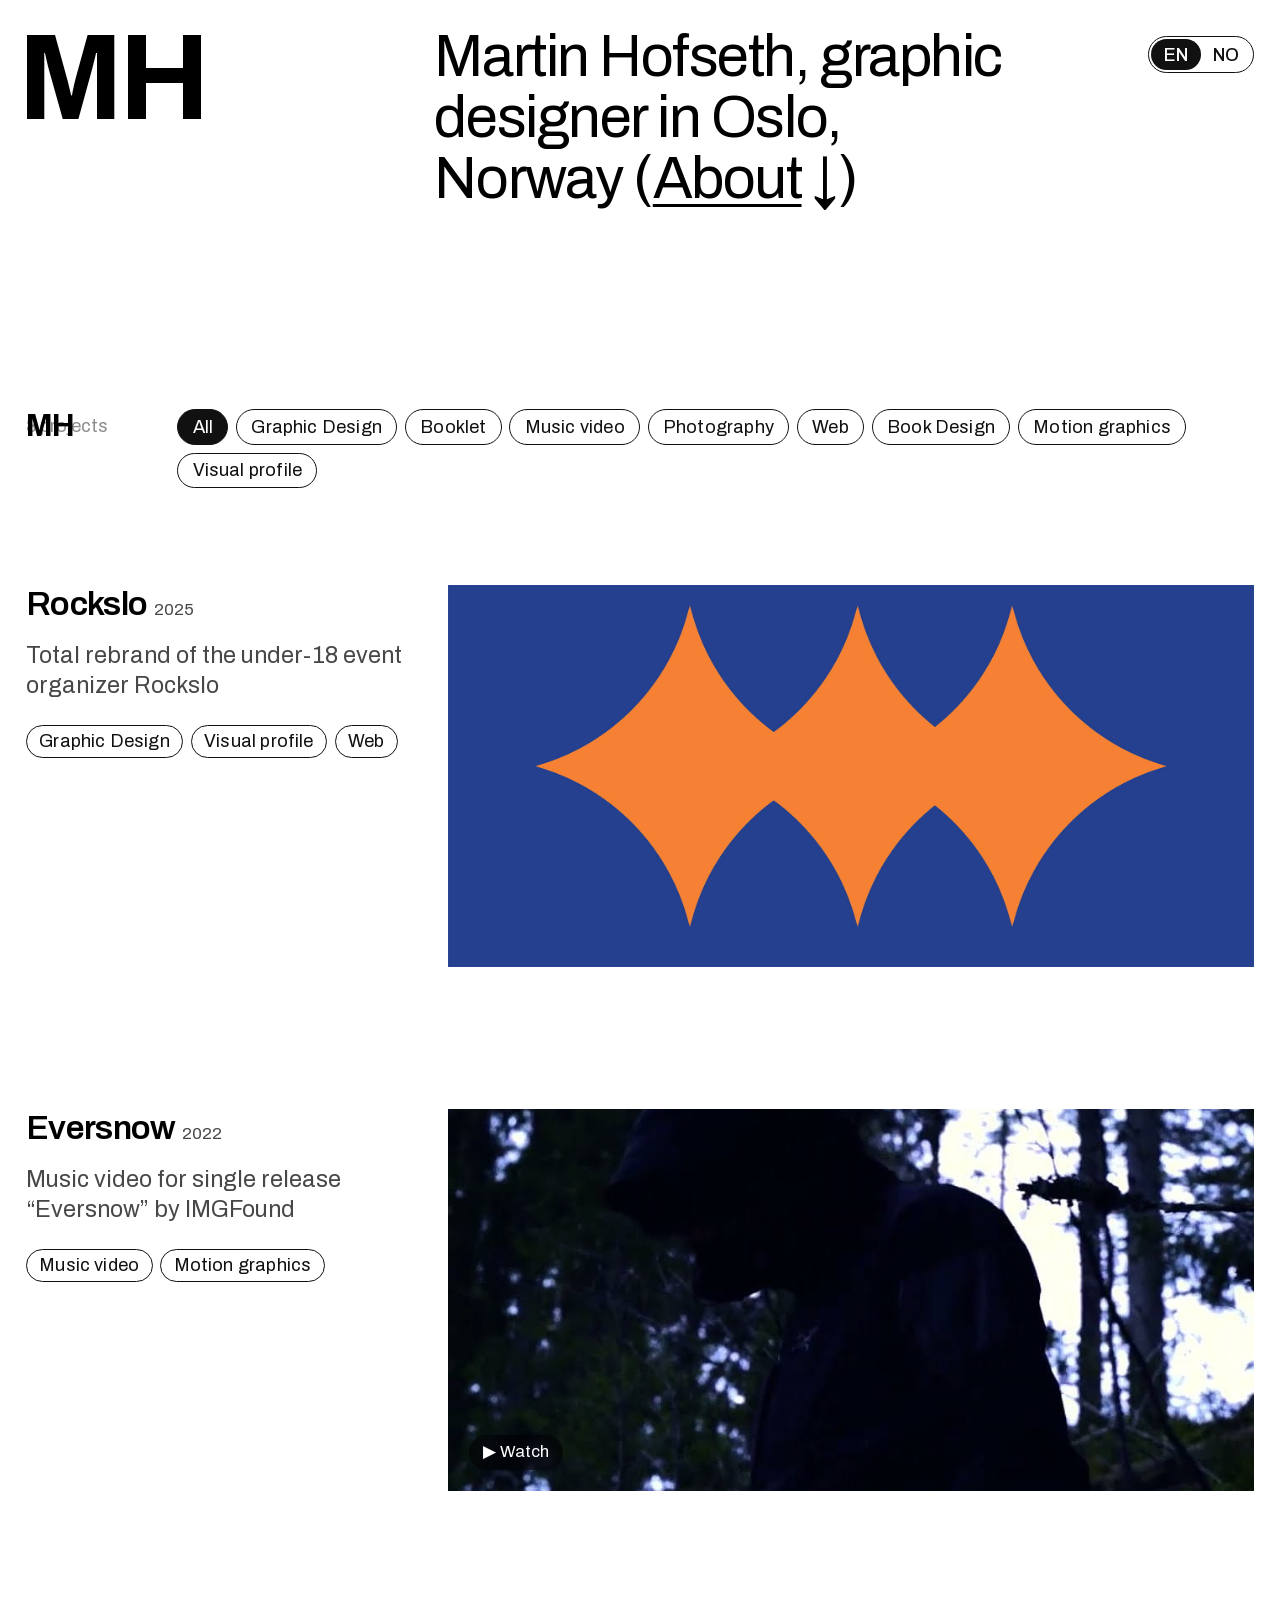
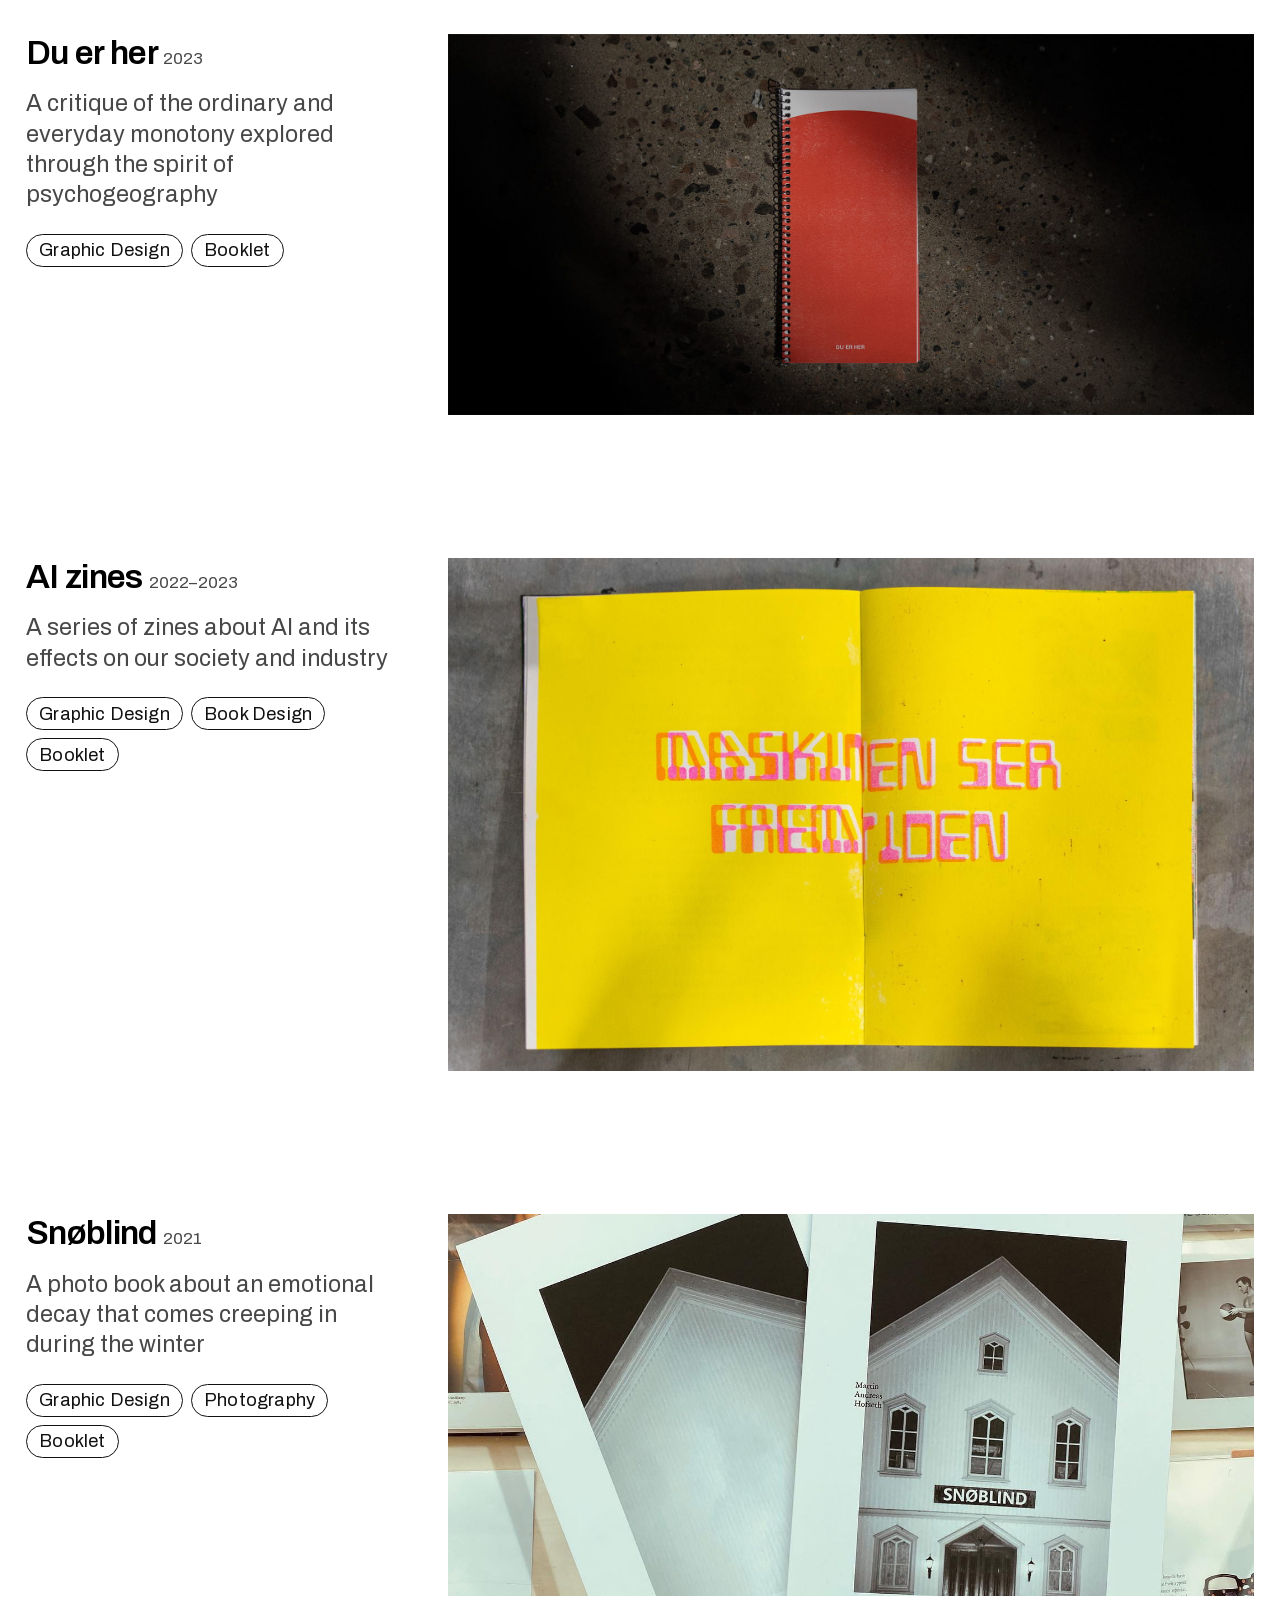
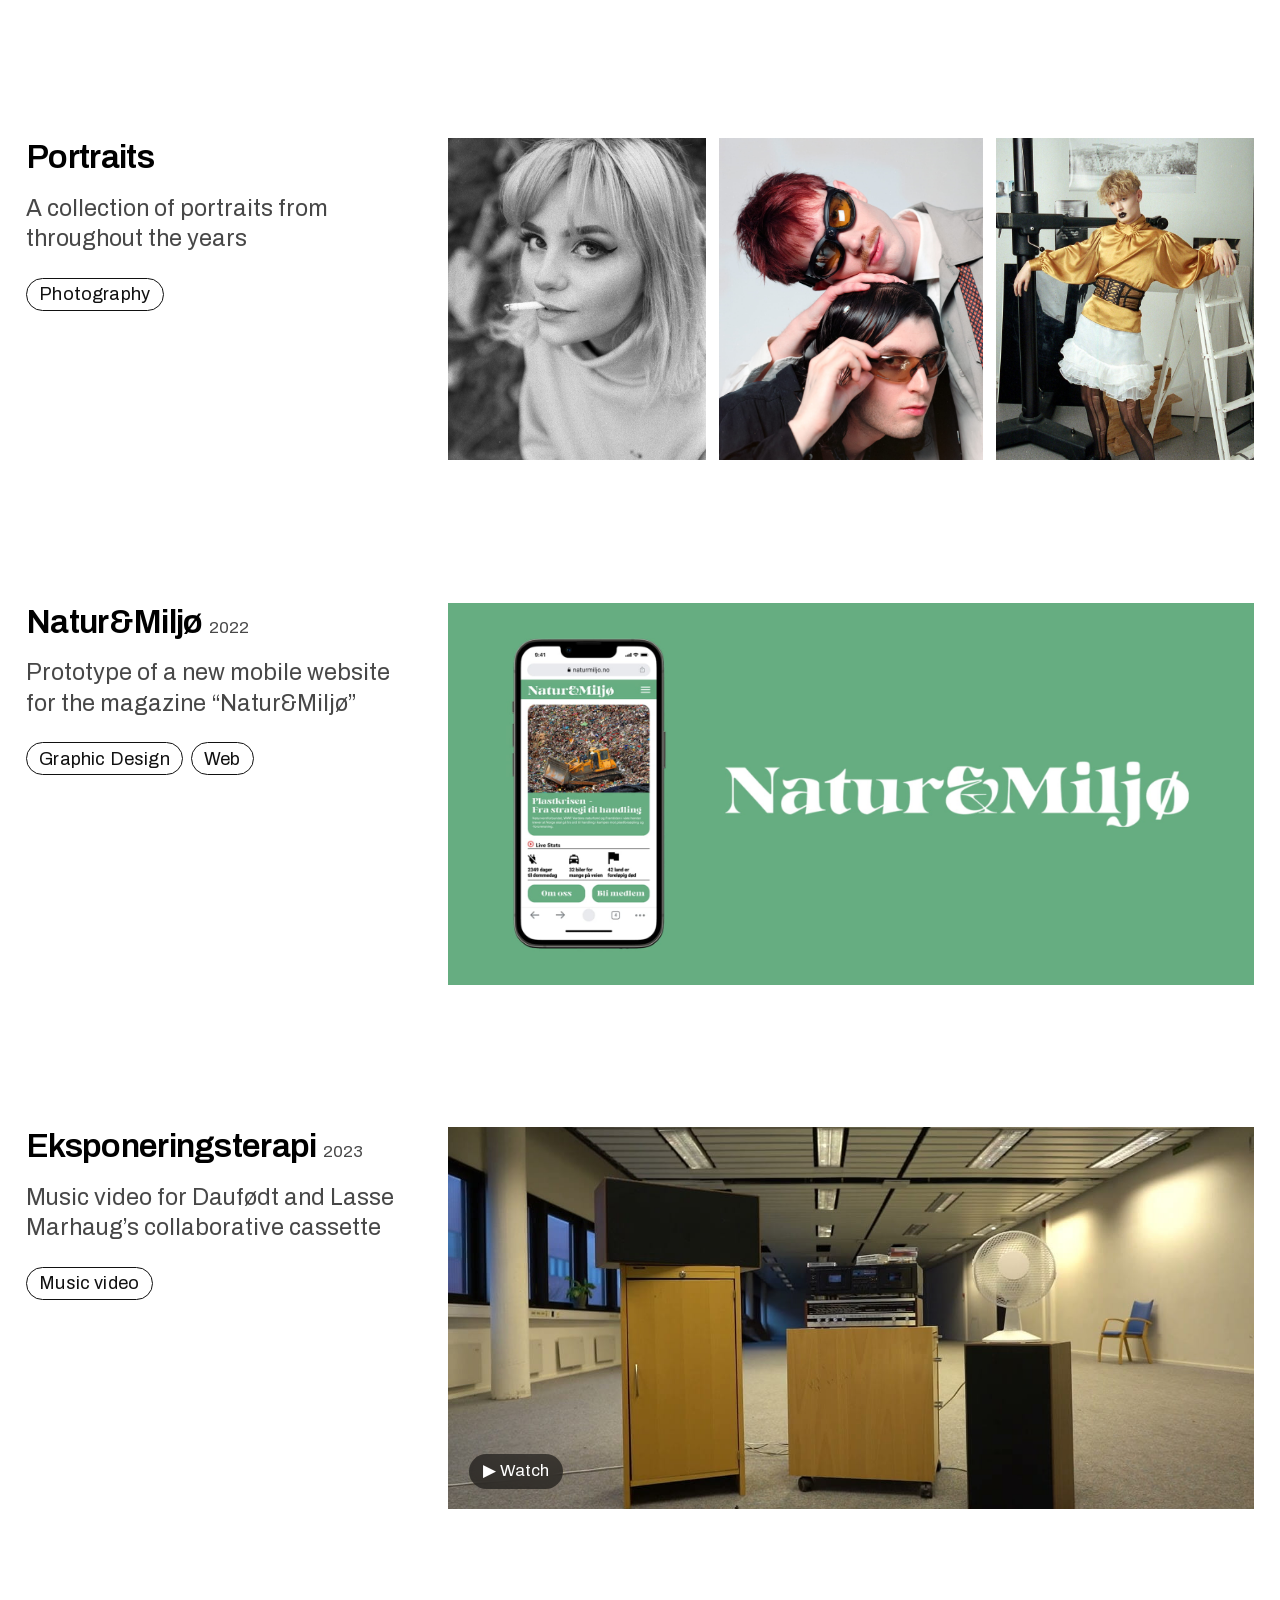
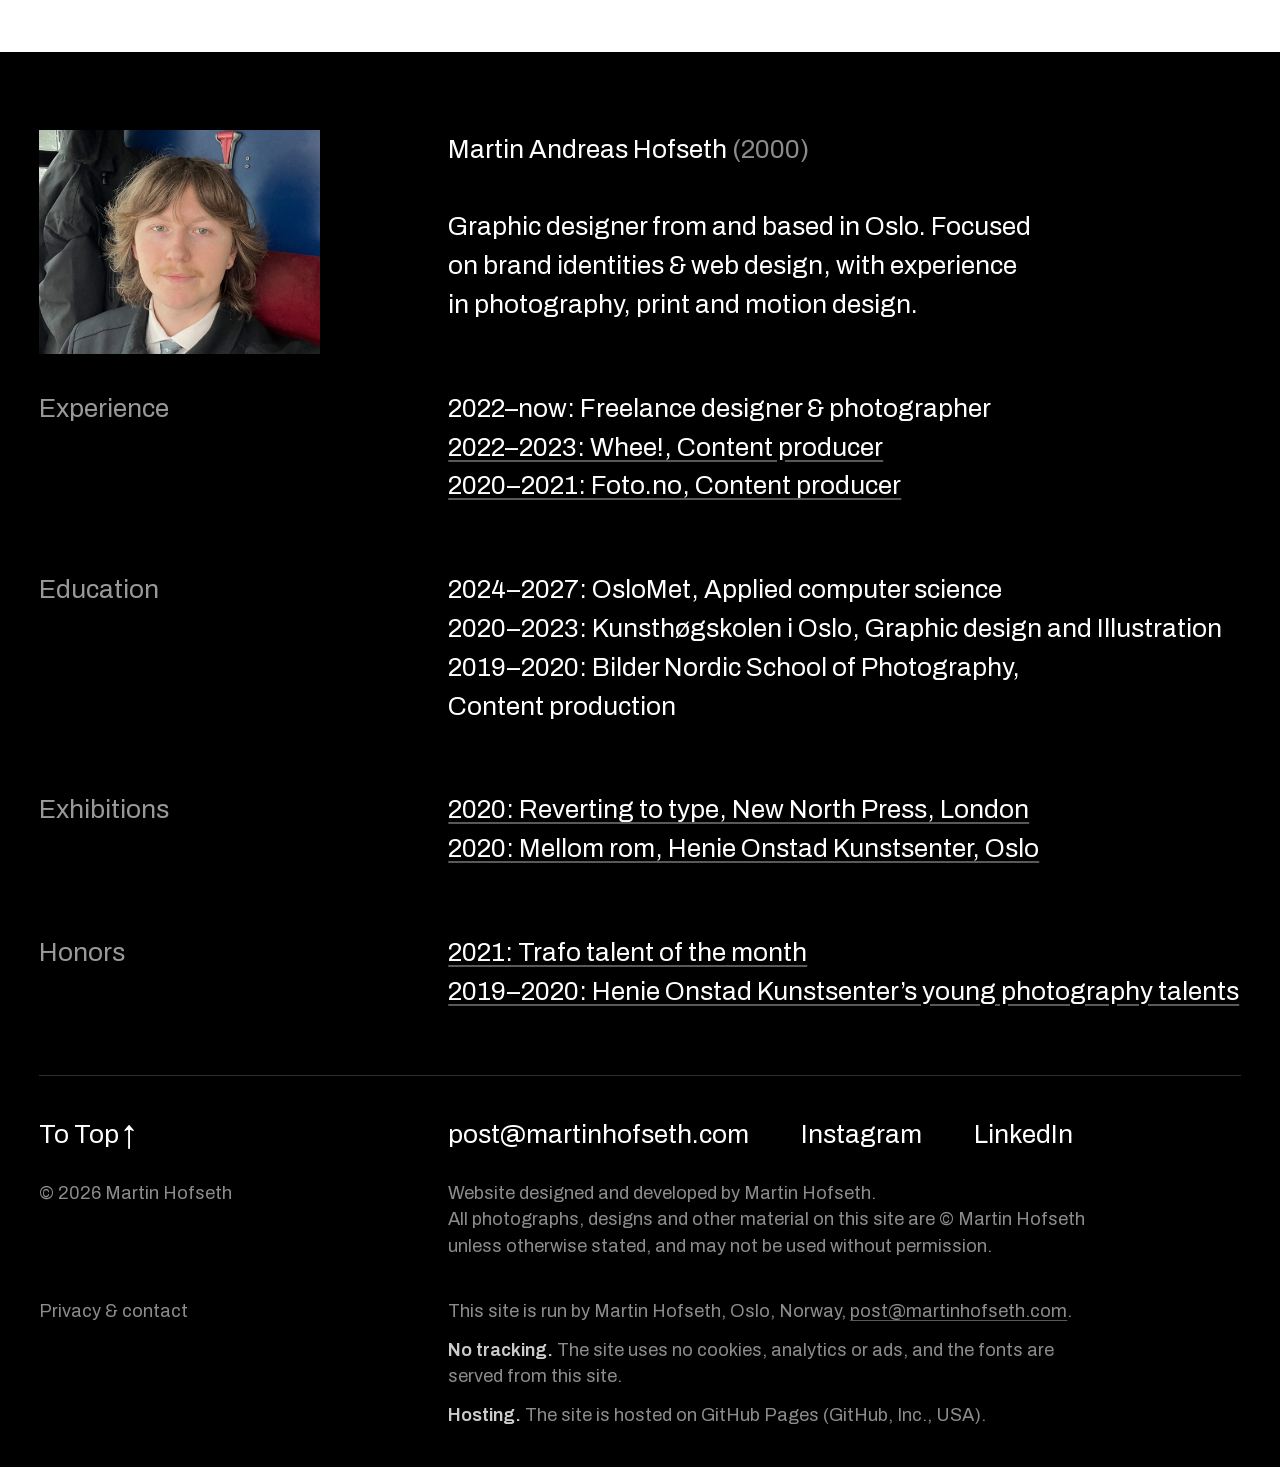
==== commit 033cc278: "Fix content details, tidy CSS and load first images eagerly - Snøblind card repeated the Du er her d" ====
--- a/index.html
+++ b/index.html
@@ -23,10 +23,10 @@
   <meta name="twitter:card" content="summary_large_image">
   <link rel="preload" href="fonts/archivo-latin.woff2" as="font" type="font/woff2" crossorigin>
   <link rel="icon" href="favicon.ico" sizes="48x48">
-  <link rel="icon" href="favicon.svg" type="image/svg+xml">
-  <link rel="apple-touch-icon" href="apple-touch-icon.png">
-  <link rel="stylesheet" href="css/style.css?v=39">
-  <script src="js/lang.js?v=32"></script>
+  <link rel="icon" href="icons/favicon.svg" type="image/svg+xml">
+  <link rel="apple-touch-icon" href="icons/apple-touch-icon.png">
+  <link rel="stylesheet" href="css/style.css?v=47">
+  <script src="js/lang.js?v=33"></script>
   <script type="application/ld+json">
   {
     "@context": "https://schema.org",
@@ -72,13 +72,13 @@
       <div class="cols" style="--mgap:3rem">
         <div class="s4">
           <a class="project-link" href="rockslo.html">
-            <span class="heading">Rockslo <span class="year">2025</span></span>
-            <span class="desc"><span lang="en">Total rebrand of Under-18 event organizer Rockslo’s brand</span><span lang="nb">Total rebranding av Rockslo, arrangør av arrangementer for ungdom under 18 år</span></span>
+            <h2 class="heading">Rockslo <span class="year">2025</span></h2>
+            <span class="desc"><span lang="en">Total rebrand of the under-18 event organizer Rockslo</span><span lang="nb">Total rebranding av Rockslo, arrangør av arrangementer for ungdom under 18 år</span></span>
           </a>
           <div class="tags"><span class="tag" data-tag="Graphic Design"><span lang="en">Graphic Design</span><span lang="nb">Grafisk design</span></span><span class="tag" data-tag="Visual profile"><span lang="en">Visual profile</span><span lang="nb">Visuell profil</span></span><span class="tag" data-tag="Web"><span lang="en">Web</span><span lang="nb">Nett</span></span></div>
         </div>
         <div class="s8">
-          <a href="rockslo.html"><img src="images/rockslo-front.jpg" width="1920" height="909" alt="Rockslo visual identity" data-alt-nb="Visuell identitet for Rockslo"></a>
+          <a href="rockslo.html"><img src="images/rockslo-front.jpg" width="1920" height="909" fetchpriority="high" alt="Rockslo visual identity" data-alt-nb="Visuell identitet for Rockslo"></a>
         </div>
       </div>
     </section>
@@ -87,7 +87,7 @@
       <div class="cols" style="--mgap:3rem">
         <div class="s4">
           <a class="project-link" href="eversnow.html">
-            <span class="heading">Eversnow <span class="year">2022</span></span>
+            <h2 class="heading">Eversnow <span class="year">2022</span></h2>
             <span class="desc"><span lang="en">Music video for single release “Eversnow” by IMGFound</span><span lang="nb">Musikkvideo til singelen «Eversnow» av IMGFound</span></span>
           </a>
           <div class="tags"><span class="tag" data-tag="Music video"><span lang="en">Music video</span><span lang="nb">Musikkvideo</span></span><span class="tag" data-tag="Motion graphics"><span lang="en">Motion graphics</span><span lang="nb">Bevegelig grafikk</span></span></div>
@@ -102,7 +102,7 @@
       <div class="cols" style="--mgap:3rem">
         <div class="s4">
           <a class="project-link" href="du-er-her.html">
-            <span class="heading">Du er her <span class="year">2023</span></span>
+            <h2 class="heading">Du er her <span class="year">2023</span></h2>
             <span class="desc"><span lang="en">A critique of the ordinary and everyday monotony explored through the spirit of psychogeography</span><span lang="nb">En kritikk av det vanlige og hverdagens monotoni, utforsket gjennom psykogeografiens ånd</span></span>
           </a>
           <div class="tags"><span class="tag" data-tag="Graphic Design"><span lang="en">Graphic Design</span><span lang="nb">Grafisk design</span></span><span class="tag" data-tag="Booklet"><span lang="en">Booklet</span><span lang="nb">Zine</span></span></div>
@@ -117,7 +117,7 @@
       <div class="cols" style="--mgap:3rem">
         <div class="s4">
           <a class="project-link" href="ai-zines.html">
-            <span class="heading"><span lang="en">AI zines</span><span lang="nb">KI zines</span> <span class="year">2022–2023</span></span>
+            <h2 class="heading"><span lang="en">AI zines</span><span lang="nb">KI zines</span> <span class="year">2022–2023</span></h2>
             <span class="desc"><span lang="en">A series of zines about AI and its effects on our society and industry</span><span lang="nb">En serie zines om KI og hvordan den påvirker samfunnet og bransjen vår</span></span>
           </a>
           <div class="tags"><span class="tag" data-tag="Graphic Design"><span lang="en">Graphic Design</span><span lang="nb">Grafisk design</span></span><span class="tag" data-tag="Book Design"><span lang="en">Book Design</span><span lang="nb">Bokdesign</span></span><span class="tag" data-tag="Booklet"><span lang="en">Booklet</span><span lang="nb">Zine</span></span></div>
@@ -132,8 +132,8 @@
       <div class="cols" style="--mgap:3rem">
         <div class="s4">
           <a class="project-link" href="snoblind.html">
-            <span class="heading">Snøblind <span class="year">2021</span></span>
-            <span class="desc"><span lang="en">A critique of the ordinary and everyday monotony explored through the spirit of psychogeography</span><span lang="nb">En kritikk av det vanlige og hverdagens monotoni, utforsket gjennom psykogeografiens ånd</span></span>
+            <h2 class="heading">Snøblind <span class="year">2021</span></h2>
+            <span class="desc"><span lang="en">A photo book about an emotional decay that comes creeping in during the winter</span><span lang="nb">En fotobok om en emosjonell fordervelse som kommer krypende om vinteren</span></span>
           </a>
           <div class="tags"><span class="tag" data-tag="Graphic Design"><span lang="en">Graphic Design</span><span lang="nb">Grafisk design</span></span><span class="tag" data-tag="Photography"><span lang="en">Photography</span><span lang="nb">Fotografi</span></span><span class="tag" data-tag="Booklet"><span lang="en">Booklet</span><span lang="nb">Zine</span></span></div>
         </div>
@@ -147,7 +147,7 @@
       <div class="cols" style="--mgap:3rem">
         <div class="s4">
           <a class="project-link" href="portraits.html">
-            <span class="heading"><span lang="en">Portraits</span><span lang="nb">Portretter</span></span>
+            <h2 class="heading"><span lang="en">Portraits</span><span lang="nb">Portretter</span></h2>
             <span class="desc"><span lang="en">A collection of portraits from throughout the years</span><span lang="nb">En samling portretter gjennom årene</span></span>
           </a>
           <div class="tags"><span class="tag" data-tag="Photography"><span lang="en">Photography</span><span lang="nb">Fotografi</span></span></div>
@@ -162,7 +162,7 @@
       <div class="cols" style="--mgap:3rem">
         <div class="s4">
           <a class="project-link" href="natur-miljo.html">
-            <span class="heading">Natur&amp;Miljø <span class="year">2022</span></span>
+            <h2 class="heading">Natur&amp;Miljø <span class="year">2022</span></h2>
             <span class="desc"><span lang="en">Prototype of a new mobile website for the magazine “Natur&amp;Miljø”</span><span lang="nb">Prototype av en ny mobilnettside for magasinet «Natur&amp;Miljø»</span></span>
           </a>
           <div class="tags"><span class="tag" data-tag="Graphic Design"><span lang="en">Graphic Design</span><span lang="nb">Grafisk design</span></span><span class="tag" data-tag="Web"><span lang="en">Web</span><span lang="nb">Nett</span></span></div>
@@ -177,7 +177,7 @@
       <div class="cols" style="--mgap:3rem">
         <div class="s4">
           <a class="project-link" href="eksponeringsterapi.html">
-            <span class="heading">Eksponerings&shy;terapi <span class="year">2023</span></span>
+            <h2 class="heading">Eksponerings&shy;terapi <span class="year">2023</span></h2>
             <span class="desc"><span lang="en">Music video for Daufødt and Lasse Marhaug’s collaborative cassette</span><span lang="nb">Musikkvideo til samarbeidskassetten mellom Daufødt og Lasse Marhaug</span></span>
           </a>
           <div class="tags"><span class="tag" data-tag="Music video"><span lang="en">Music video</span><span lang="nb">Musikkvideo</span></span></div>
@@ -194,30 +194,30 @@
     <div class="cols intro">
       <div class="s3"><img class="portrait zoomable" src="images/about-portrait.jpg" width="2000" height="1600" alt="Portrait of Martin Hofseth" data-alt-nb="Portrett av Martin Hofseth" loading="lazy"></div>
       <div class="s1 spacer"></div>
-      <div class="s6">Martin Andreas Hofseth <span class="born">(2000)</span><br><br><span lang="en">Graphic designer from and based in Oslo. Focused on brand-identities &amp; webdesign, with experience in photography, print and motion design.</span><span lang="nb">Grafisk designer fra og basert i Oslo. Fokuserer på merkevareidentitet og webdesign, med erfaring innen fotografi, trykksaker og bevegelig grafikk.</span></div>
+      <div class="s6">Martin Andreas Hofseth <span class="born">(2000)</span><br><br><span lang="en">Graphic designer from and based in Oslo. Focused on brand identities &amp; web design, with experience in photography, print and motion design.</span><span lang="nb">Grafisk designer fra og basert i Oslo. Fokuserer på merkevareidentitet og webdesign, med erfaring innen fotografi, trykksaker og bevegelig grafikk.</span></div>
     </div>
     <div class="cols row">
       <div class="s4"><span lang="en">Experience</span><span lang="nb">Erfaring</span></div>
-      <div class="s8"><span lang="en">2022-now: Freelance designer &amp; photographer</span><span lang="nb">2022–nå: Frilans designer og fotograf</span><br><a href="https://whee.no" target="_blank" rel="noopener"><span lang="en">2022-2023: Whee!, Content producer</span><span lang="nb">2022–2023: Whee!, innholdsprodusent</span></a><br><a href="https://foto.no" target="_blank" rel="noopener"><span lang="en">2020-2021: Foto.no, Content producer</span><span lang="nb">2020–2021: Foto.no, innholdsprodusent</span></a></div>
+      <div class="s8"><span lang="en">2022–now: Freelance designer &amp; photographer</span><span lang="nb">2022–nå: Frilans designer og fotograf</span><br><a href="https://whee.no" target="_blank" rel="noopener"><span lang="en">2022–2023: Whee!, Content producer</span><span lang="nb">2022–2023: Whee!, innholdsprodusent</span></a><br><a href="https://foto.no" target="_blank" rel="noopener"><span lang="en">2020–2021: Foto.no, Content producer</span><span lang="nb">2020–2021: Foto.no, innholdsprodusent</span></a></div>
     </div>
     <div class="cols row">
       <div class="s4"><span lang="en">Education</span><span lang="nb">Utdanning</span></div>
-      <div class="s8"><span lang="en">2024-2027: OsloMet, Applied computer science<br>2020-2023: Kunsthøgskolen i Oslo, Graphic design and Illustration<br>2019-2020: Bilder Nordic School of Photography, Content production</span><span lang="nb">2024–2027: OsloMet, Anvendt datateknologi<br>2020–2023: Kunsthøgskolen i Oslo, Grafisk design og illustrasjon<br>2019–2020: Bilder Nordic School of Photography, Innholdsproduksjon</span></div>
+      <div class="s8"><span lang="en">2024–2027: OsloMet, Applied computer science<br>2020–2023: Kunsthøgskolen i Oslo, Graphic design and Illustration<br>2019–2020: Bilder Nordic School of Photography, Content production</span><span lang="nb">2024–2027: OsloMet, Anvendt datateknologi<br>2020–2023: Kunsthøgskolen i Oslo, Grafisk design og illustrasjon<br>2019–2020: Bilder Nordic School of Photography, Innholdsproduksjon</span></div>
     </div>
     <div class="cols row">
       <div class="s4"><span lang="en">Exhibitions</span><span lang="nb">Utstillinger</span></div>
-      <div class="s8"><a href="https://new-north-press.co.uk/project/reverting-to-type-2020-protest-posters/" target="_blank" rel="noopener">2020: Reverting to type, New north press, London</a><br><a href="https://www.hok.no/utstillinger/mellom-rom" target="_blank" rel="noopener">2020: Mellom rom, Henie Onstad kunstsenter, Oslo</a></div>
+      <div class="s8"><a href="https://new-north-press.co.uk/project/reverting-to-type-2020-protest-posters/" target="_blank" rel="noopener">2020: Reverting to type, New North Press, London</a><br><a href="https://www.hok.no/utstillinger/mellom-rom" target="_blank" rel="noopener">2020: Mellom rom, Henie Onstad Kunstsenter, Oslo</a></div>
     </div>
     <div class="cols row">
       <div class="s4"><span lang="en">Honors</span><span lang="nb">Utmerkelser</span></div>
-      <div class="s8"><a href="https://www.trafo.no/v73261-Sn%C3%B8blind-(2-13)?filter=authored&amp;ordering=latest" target="_blank" rel="noopener"><span lang="en">2021: Trafo talent of the month</span><span lang="nb">2021: Månedens trafotalent</span></a><br><a href="https://www.hok.no/unge-fotografer-2019-2020" target="_blank" rel="noopener"><span lang="en">2019-2020: Henie Onstad Kunstsenter’s young photography talents</span><span lang="nb">2019–2020: Henie Onstad kunstsenters unge foto-talenter</span></a></div>
+      <div class="s8"><a href="https://www.trafo.no/v73261-Sn%C3%B8blind-(2-13)?filter=authored&amp;ordering=latest" target="_blank" rel="noopener"><span lang="en">2021: Trafo talent of the month</span><span lang="nb">2021: Månedens trafotalent</span></a><br><a href="https://www.hok.no/unge-fotografer-2019-2020" target="_blank" rel="noopener"><span lang="en">2019–2020: Henie Onstad Kunstsenter’s young photography talents</span><span lang="nb">2019–2020: Henie Onstad Kunstsenters unge fototalenter</span></a></div>
     </div>
     <div class="cols contact">
       <div class="s4"><a href="#top" onclick="window.scrollTo({top:0});return false;"><span class="nowrap"><span lang="en">To Top</span><span lang="nb">Til toppen</span><span class="arrow">↑</span></span></a></div>
       <div class="s8 links">
         <a href="mailto:post@martinhofseth.com">post@martinhofseth.com</a>
         <a href="https://instagram.com/mahofseth" target="_blank" rel="noopener">Instagram</a>
-        <a href="https://www.linkedin.com/in/mahofseth/" target="_blank" rel="noopener">Linkedin</a>
+        <a href="https://www.linkedin.com/in/mahofseth/" target="_blank" rel="noopener">LinkedIn</a>
       </div>
     </div>
     <div class="cols colophon">
@@ -250,7 +250,7 @@
     </div>
   </footer>
 
-  <script src="js/main.js?v=38"></script>
-  <script src="js/filter.js?v=34"></script>
+  <script src="js/main.js?v=39"></script>
+  <script src="js/filter.js?v=35"></script>
 </body>
 </html>
--- a/css/style.css
+++ b/css/style.css
@@ -124,37 +124,20 @@
 /* line the top of "MH" up with the top of the capitals in the text next to it
    (Archivo: cap top sits 0.1485em into a 1.0 line, 0.1745em into a 1.05 line) */
 @media (min-width: 769px) { .site-header .logo { margin-top: calc(0.1745 * 4.5rem - 0.1485 * 9.4rem); } }
-/* project pages: the logo shrinks to the size of the page title next to it */
-.page-header .logo { font-size: 3.8rem; margin-top: calc(0.1745 * 3.8rem - 0.1485 * 3.8rem); }
-@media (max-width: 768px) {
-  .page-header .logo { font-size: 3.5rem; margin-top: calc(0.1745 * 3.5rem - 0.1485 * 3.5rem); }
-  .page-header .stack-m .logo { margin-top: 0; }
-}
 h1 a { text-decoration: underline; text-underline-offset: 0.1em; text-decoration-thickness: 0.05em; }
 h1 a:hover { text-decoration-thickness: 0.09em; }
-h2, .page-header h1 {
-  margin: 0;
-  font-family: var(--font-head);
-  font-weight: 500;
-  font-size: 3.8rem;
-  line-height: 1.05;
-  letter-spacing: -0.025em;
-  color: var(--strong);
-}
-
-/* project title, year, description, tags */
+/* project title (an h2 on the front page), year, description, tags */
 .heading {
   display: block;
+  margin: 0 0 0.55em;
   font-family: var(--font-head);
   font-weight: 600;
   font-size: 2.6rem;
   line-height: 1.1;
   letter-spacing: -0.02em;
   color: var(--strong);
-  margin-bottom: 0.55em;
 }
 .year { font-size: 0.5em; font-weight: 400; letter-spacing: 0; color: var(--muted); white-space: nowrap; }
-h2 .year { color: inherit; }
 .desc {
   display: block;
   font-size: 1.8rem;
@@ -174,20 +157,9 @@
   padding: 0.5rem 0.95rem;
 }
 @media (max-width: 768px) {
-  h2, .page-header h1 { font-size: 3.5rem; }
   .heading { font-size: 3rem; }
   .desc { font-size: 2.1rem; max-width: none; }
   .tag { font-size: 1.6rem; }
-}
-
-.pill-outline {
-  display: inline-block;
-  font-size: 1.5rem;
-  line-height: 1;
-  color: var(--ink);
-  border: 1px solid var(--ink);
-  border-radius: 999rem;
-  padding: 0.6rem 1.2rem;
 }
 
 .arrow { display: inline-block; margin-left: 0.15em; transition: transform 0.2s ease; }
@@ -201,9 +173,7 @@
   align-items: start;
 }
 .s1 { grid-column: span 1; } .s2 { grid-column: span 2; } .s3 { grid-column: span 3; }
-.s4 { grid-column: span 4; } .s5 { grid-column: span 5; } .s6 { grid-column: span 6; }
-.s7 { grid-column: span 7; } .s8 { grid-column: span 8; } .s10 { grid-column: span 10; }
-.s12 { grid-column: span 12; }
+.s4 { grid-column: span 4; } .s6 { grid-column: span 6; } .s8 { grid-column: span 8; } .s10 { grid-column: span 10; }
 
 @media (max-width: 768px) {
   .cols:not(.no-stack) { grid-template-columns: minmax(0, 1fr); row-gap: calc(var(--mgap, var(--gap, 3rem)) * var(--p)); }
@@ -218,7 +188,6 @@
   gap: 1rem;
   align-items: var(--valign, start);
 }
-.gallery.one { --columns: 1; }
 /* same height: each photo's width is in proportion to its shape (--ar = width / height) */
 .gallery.same-h { display: flex; align-items: flex-start; }
 .gallery.same-h img { flex: var(--ar) 1 0; min-width: 0; }
@@ -228,12 +197,11 @@
 
 .video { position: relative; width: 100%; aspect-ratio: 16 / 9; background: #000; }
 .video iframe { position: absolute; inset: 0; width: 100%; height: 100%; border: 0; }
-.video.wide { aspect-ratio: 2 / 1; }
 .video.r43 { aspect-ratio: 4 / 3; }
 
 .embed { display: block; width: 100%; aspect-ratio: 16 / 9; border: 1px solid var(--line); }
 /* Figma prototype: fill the screen below the header so the whole phone frame fits */
-.embed.prototype { aspect-ratio: auto; height: calc(100svh - max(var(--top, 10rem), calc(9.4rem + 2.2rem * var(--p) + 4rem)) - 6rem); min-height: 420px; background: #1e1e1e; }
+.embed.prototype { aspect-ratio: auto; height: calc(100svh - var(--content-top) - 6rem); min-height: 420px; background: #1e1e1e; }
 .embed-link { display: inline-block; margin-top: 1.2rem; font-size: 1.4rem; color: var(--muted); }
 .embed-link:hover { color: var(--ink); }
 /* click-to-load embeds: nothing from YouTube/Figma loads until the visitor presses the button */
@@ -245,14 +213,11 @@
 .embed-load:hover img { opacity: 0.88; }
 .embed-load:focus-visible { outline: 2px solid var(--ink); outline-offset: 3px; }
 .embed-load .play { font-size: 1.8rem; }
-.embed-note { margin-top: 1.2rem; font-size: 1.4rem; color: var(--muted); max-width: 70ch; }
-.embed-note a { text-decoration: underline; text-underline-offset: 0.15em; }
-.embed-note + .embed-link { margin-top: 0.4rem; }
-@media (max-width: 768px) {
-  .embed-load .play, .embed-note { font-size: 1.6rem; }
-}
-@media (max-width: 768px) {
-  .embed.prototype { height: calc(100svh - max(var(--top, 10rem), 19rem) - 6rem); min-height: 480px; }
+@media (max-width: 768px) {
+  .embed-load .play { font-size: 1.6rem; }
+}
+@media (max-width: 768px) {
+  .embed.prototype { min-height: 480px; }
 }
 
 /* video still on the home page */
@@ -287,11 +252,6 @@
 
 .project { padding: 0 calc(2rem * var(--p)) calc(11rem * var(--p)); }
 .project .cols { --gap: 3rem; }
-.project.pt { padding-top: calc(2rem * var(--p)); }
-
-.archive-link { padding: 0 calc(2rem * var(--p)) calc(8rem * var(--p)); text-align: right; }
-.archive-link a:hover { text-decoration: underline; text-decoration-thickness: 0.05em; text-underline-offset: 0.1em; }
-.archive-link .plus { color: var(--faint); font-weight: 400; }
 
 /* ---------- About (black footer on the home page) ---------- */
 .about {
@@ -331,41 +291,53 @@
 @media (prefers-reduced-motion: no-preference) {
   @view-transition { navigation: auto; }
 }
+/* Only the MH gets a name. Anything named becomes its own layer above the page, so a named
+   project bar would hang over the front page while fading out; unnamed, it simply
+   cross-fades with the rest of the page (and between two project pages it looks still). */
 .site-header .logo, .page-header .logo { view-transition-name: mh; }
-/* the project-page logo is white and blended (see .page-header); a snapshot can't blend,
-   so while it is captured it takes the plain logo colour, which looks the same at the top */
-.vt-capture .page-header .logo { color: var(--strong); }
-:root:active-view-transition .page-header .logo { color: var(--strong); }
 ::view-transition-group(mh) { animation-duration: 0.5s; animation-timing-function: cubic-bezier(0.65, 0, 0.35, 1); }
 ::view-transition-old(mh), ::view-transition-new(mh) { height: 100%; animation-duration: 0.5s; }
 
 /* ---------- Project & archive pages ---------- */
+/* The header is the front page's pinned bar (see "Tag filter"): frosted glass, MH on the
+   left, the project name on the right at the same size, and a thin line under it.
+   --bar-line is the bar's line height; the padding matches .filters. */
 .page-header {
+  --bar-line: calc(2.6rem + 2px);
   position: fixed;
   top: 0; left: 0; right: 0;
   z-index: 10;
-  padding: calc(2.2rem * var(--p)) calc(2rem * var(--p)) 0 calc(1.4rem * var(--p));
-  color: #fff;
-  mix-blend-mode: difference;
-  pointer-events: none;
-}
-.page-header a { pointer-events: auto; }
-.page-header .logo, .page-header h1 { color: #fff; }
-.page-header .cols { --gap: 1rem; grid-template-columns: 1fr 1fr; align-items: start; }
-.page-header .right { text-align: right; }
-@media (max-width: 768px) {
-  .page-header .cols.stack-m { grid-template-columns: minmax(0, 1fr); row-gap: 0.6rem; }
-  .page-header .cols.stack-m .right { text-align: left; }
-}
-
-/* content always starts below the fixed header */
+  padding: 1.4rem calc(2rem * var(--p));
+  background: var(--glass);
+  backdrop-filter: blur(8px);
+  -webkit-backdrop-filter: blur(8px);
+  border-bottom: 1px solid var(--line);
+}
+.page-header .cols {
+  display: flex; justify-content: space-between; align-items: baseline; column-gap: 2rem;
+  /* lining up a smaller title's baseline nudges it down; the row keeps the bar's height */
+  height: var(--bar-line);
+}
+.page-header .logo, .page-header h1 {
+  font-size: 2.4rem; line-height: var(--bar-line); white-space: nowrap; color: var(--strong);
+}
+.page-header h1 { font-weight: 500; letter-spacing: -0.02em; text-align: right; }
+@media (max-width: 768px) {
+  .page-header { --bar-line: 44px; padding-top: 1.2rem; padding-bottom: 1.2rem; }
+  /* on a phone the bold MH reads small next to the title, so it gets a size of its own
+     (the same as in the front page's pinned bar, so the morph lands in place) */
+  .page-header h1 { font-size: 3rem; }
+  .page-header .logo { font-size: 3.6rem; }
+}
+
+/* content always starts below the fixed bar, with at least 4rem of air
+   (--bar-h = the bar's padding + line + border; pages can ask for more with --top) */
 .content {
-  padding: max(var(--top, 10rem), calc(9.4rem + 2.2rem * var(--p) + 4rem)) calc(2rem * var(--p)) calc(2rem * var(--p));
-}
+  --content-top: max(var(--top, 10rem), calc(var(--bar-h, 5.4rem + 3px) + 4rem));
+  padding: var(--content-top) calc(2rem * var(--p)) calc(2rem * var(--p));
+}
+@media (max-width: 768px) { .content { --bar-h: calc(44px + 2.4rem + 1px); } }
 .content.flush-right { padding-right: 0; }
-@media (max-width: 768px) {
-  body:has(.stack-m) .content { padding-top: max(var(--top, 10rem), 19rem); }
-}
 .g1 { margin-top: 1rem; } .g2 { margin-top: 2rem; } .g6 { margin-top: 6rem; }
 
 /* tall photos: as big as the column allows, but never taller than the screen */
@@ -380,7 +352,9 @@
 .page-nav {
   display: flex;
   justify-content: space-between;
-  gap: 2rem;
+  align-items: baseline;
+  flex-wrap: wrap;
+  gap: 1.6rem 2rem;
   margin: calc(8rem * var(--p)) calc(2rem * var(--p)) 0;
   padding: calc(3rem * var(--p)) 0 calc(4rem * var(--p));
   border-top: 1px solid var(--line);
@@ -393,9 +367,6 @@
 .page-nav a:first-child:hover .arrow { transform: translateX(-0.15em); }
 .page-nav a:last-child:not(:first-child) { text-align: right; }
 @media (max-width: 768px) { .page-nav { font-size: 2.2rem; } }
-
-/* archive */
-.archive-list { padding-top: calc(9.4rem + 13.2rem * var(--p)); }
 
 /* ---------- Lightbox ---------- */
 .lightbox {
@@ -438,19 +409,6 @@
 h1, h2, .heading, .page-nav a { text-wrap: balance; }
 .desc, .text-col, .about { text-wrap: pretty; }
 
-/* middle link in the project nav bar */
-.page-nav { align-items: baseline; }
-.page-nav .mid { margin-right: auto; margin-left: auto; }
-.page-nav .plus { color: var(--faint); font-weight: 400; }
-@media (max-width: 768px) {
-  .page-nav { flex-wrap: wrap; row-gap: 1.6rem; }
-  .page-nav .mid { order: 3; flex-basis: 100%; margin: 0; }
-}
-@media (min-width: 769px) {
-  .page-nav:has(.mid) { display: grid; grid-template-columns: 1fr auto 1fr; }
-  .page-nav:has(.mid) .mid { margin: 0; }
-  .page-nav:has(.mid) > :last-child { justify-self: end; }
-}
 
 /* ---------- Language (English / Norwegian) ----------
    Bilingual text is written twice, marked lang="en" and lang="nb"; js/lang.js sets the
@@ -495,26 +453,20 @@
 :root[lang="nb"] .lang-toggle span:last-child { color: var(--knob-text); }
 .lang-toggle:hover span { text-decoration: underline; text-underline-offset: 0.15em; }
 .reduce-motion .lang-toggle::before, .reduce-motion .lang-toggle span { transition: none; }
-/* project pages: the header is white with mix-blend-mode: difference, so it reads on any photo */
-.page-header .lang-toggle { color: #fff; --knob-text: #000; }
 /* the top of the switch lines up with the top of the capitals in "MH" and the title
    (header padding + where the cap top sits in the title's line, see "Type scale") */
 .site-header .lang-toggle { top: calc(2rem * var(--p) + 0.1745 * 4.5rem); }
-.page-header .lang-toggle { top: calc(2.2rem * var(--p) + 0.1745 * 3.8rem); }
 @media (max-width: 768px) {
   .site-header .lang-toggle { top: calc(2rem * var(--p) + 0.1485 * 9.4rem); }
-  .page-header .lang-toggle { top: calc(2.2rem * var(--p) + 0.1745 * 3.5rem); }
-  .page-header .stack-m ~ .lang-toggle { top: calc(2.2rem * var(--p) + 0.1485 * 3.5rem); }
-}
-/* keep the titles clear of the switch */
+}
+/* keep the front-page title clear of the switch (project pages have no switch; the
+   language chosen on the front page carries over) */
 @media (min-width: 769px) {
   .site-header h1 { padding-right: 10rem; }
-  .page-header .right h1 { margin-right: 10rem; }
 }
 @media (max-width: 768px) {
   .lang-toggle { font-size: 1.7rem; }
   .lang-toggle span { padding: 0.9rem 1.3rem; min-width: 44px; }
-  .page-header .cols:not(.stack-m) .right h1 { margin-right: 13rem; }
 }
 
 /* ---------- Tag filter ---------- */
@@ -522,7 +474,7 @@
   display: flex;
   align-items: flex-start;
   justify-content: flex-start;
-  gap: 2rem;
+  gap: 2rem 1.6rem;
   padding: 1.4rem calc(2rem * var(--p));
   margin-bottom: calc(6rem * var(--p));
   background: var(--glass);
@@ -534,7 +486,6 @@
   border-bottom: 1px solid transparent;
 }
 .filters.is-stuck { border-bottom-color: var(--line); }
-.archive-list .filters { position: static; padding-left: 0; padding-right: 0; margin: 0 calc(2rem * var(--p)) calc(8rem * var(--p)); background: none; backdrop-filter: none; -webkit-backdrop-filter: none; }
 .filter-list { display: flex; flex-wrap: wrap; gap: 0.6rem; }
 .filter {
   font: inherit;
@@ -551,7 +502,8 @@
 }
 .filter:hover { background: var(--hover); }
 .filter[aria-pressed="true"] { background: var(--ink); color: var(--bg); }
-.filter-status { margin: 0; flex: none; min-width: 7.2em; font-size: 1.4rem; line-height: calc(2.6rem + 2px); color: var(--faint); white-space: nowrap; font-variant-numeric: tabular-nums; }
+/* its min-width shrinks as the MH slot opens (--k), so the bar does not jump */
+.filter-status { margin: 0; flex: none; min-width: max(0px, calc(7.2em - var(--k, 0) * (var(--slot-w, 0px) + 1.6rem))); font-size: 1.4rem; line-height: calc(2.6rem + 2px); color: var(--faint); white-space: nowrap; font-variant-numeric: tabular-nums; }
 
 /* MH in the pinned bar. The big header logo itself travels here: js/filter.js moves and
    shrinks it with the scroll so it lands in this slot exactly as the bar pins.
@@ -565,11 +517,9 @@
   line-height: calc(2.6rem + 2px); letter-spacing: -0.045em; color: var(--strong);
   white-space: nowrap; visibility: hidden;
 }
-.filters { column-gap: 1.6rem; }
 /* before it pins, the bar keeps the height it will need once the MH has arrived,
    so the glide never changes the page height (that made the page bounce) */
 .filters:not(.is-stuck) { min-height: var(--loose-h, auto); }
-.filter-status { min-width: max(0px, calc(7.2em - var(--k, 0) * (var(--slot-w, 0px) + 1.6rem))); }
 .logo-flyer {
   position: fixed; z-index: 6; margin: 0; display: inline-block; width: auto;
   transform-origin: 0 0; will-change: transform; visibility: hidden; cursor: pointer;
@@ -578,7 +528,7 @@
 /* reduced motion: the logo stays put; a plain small MH shows in the bar once pinned */
 .reduce-motion .filters.is-stuck .bar-slot { visibility: visible; width: auto; margin-right: 0; }
 @media (max-width: 768px) {
-  .bar-slot { font-size: 3rem; height: 44px; line-height: 44px; margin-right: calc((var(--k, 0) - 1) * 1.2rem); }
+  .bar-slot { font-size: 3.6rem; height: 44px; line-height: 44px; margin-right: calc((var(--k, 0) - 1) * 1.2rem); }
 }
 
 
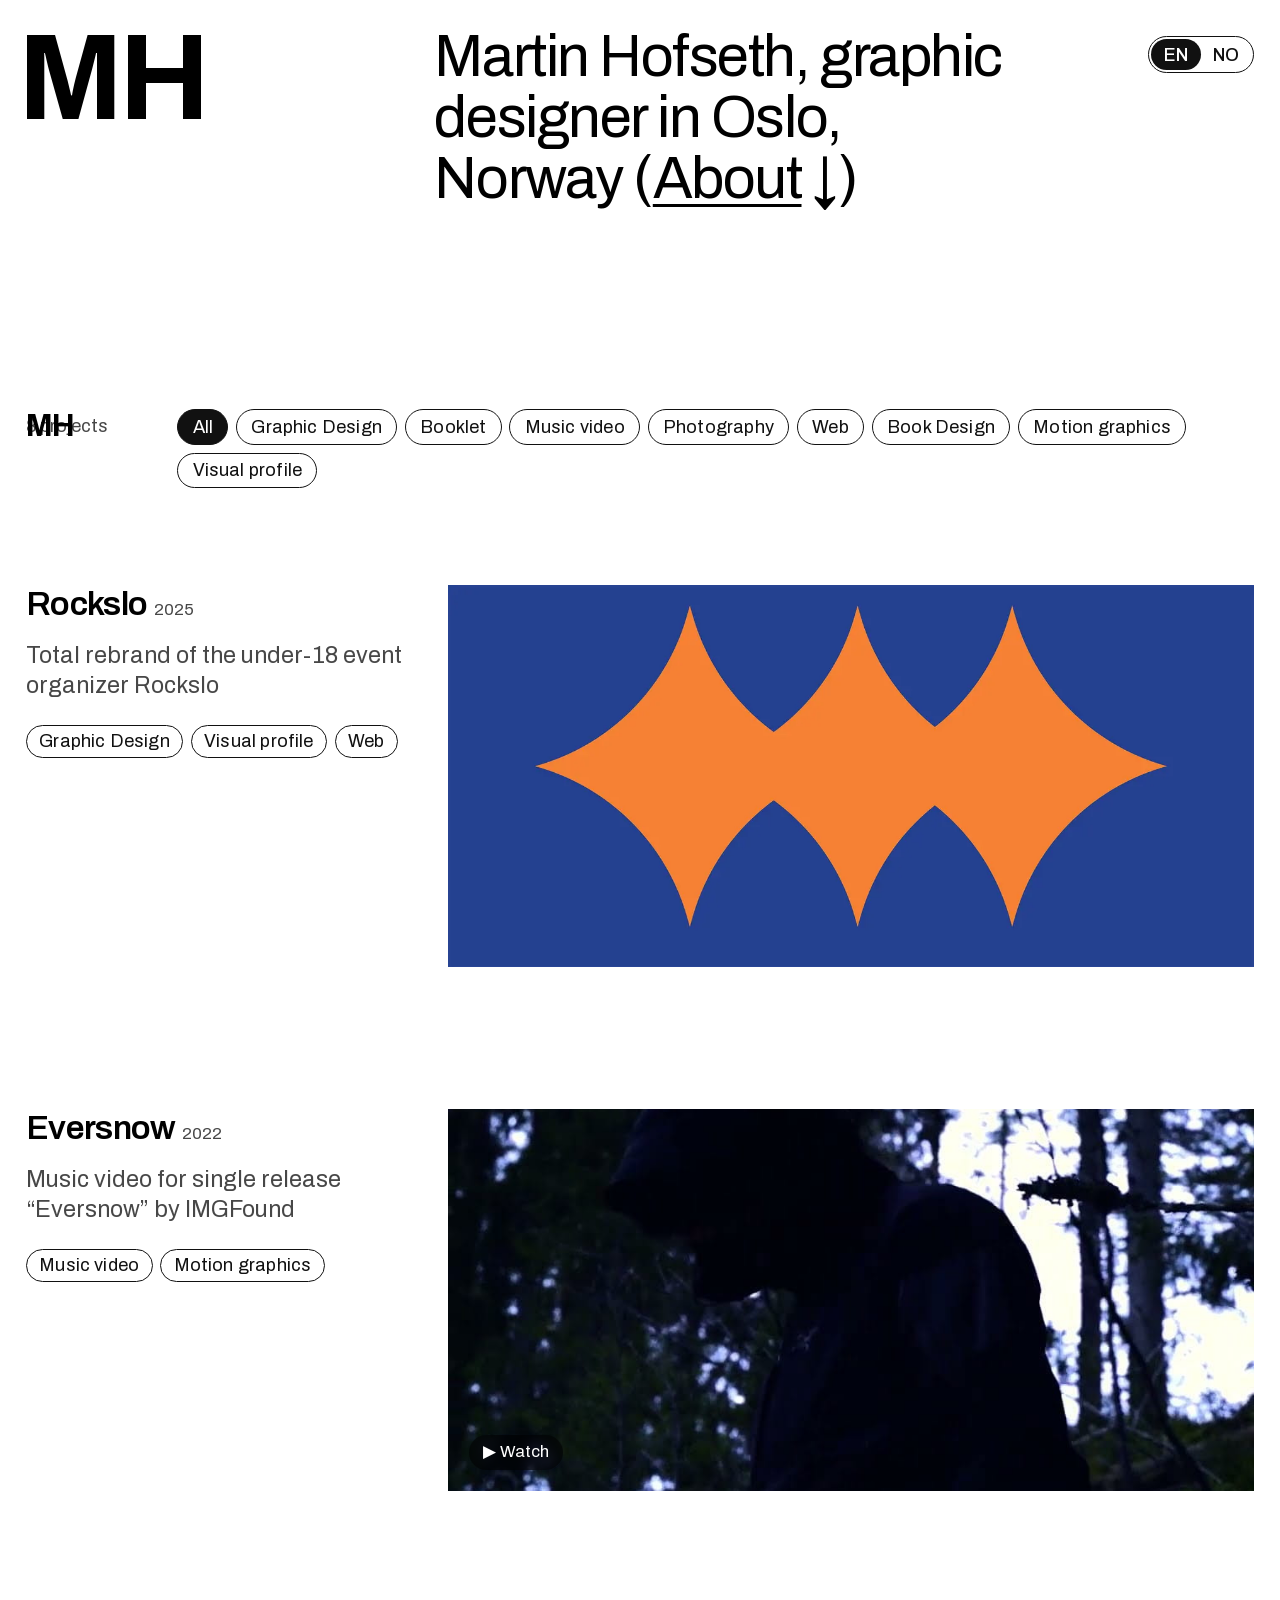
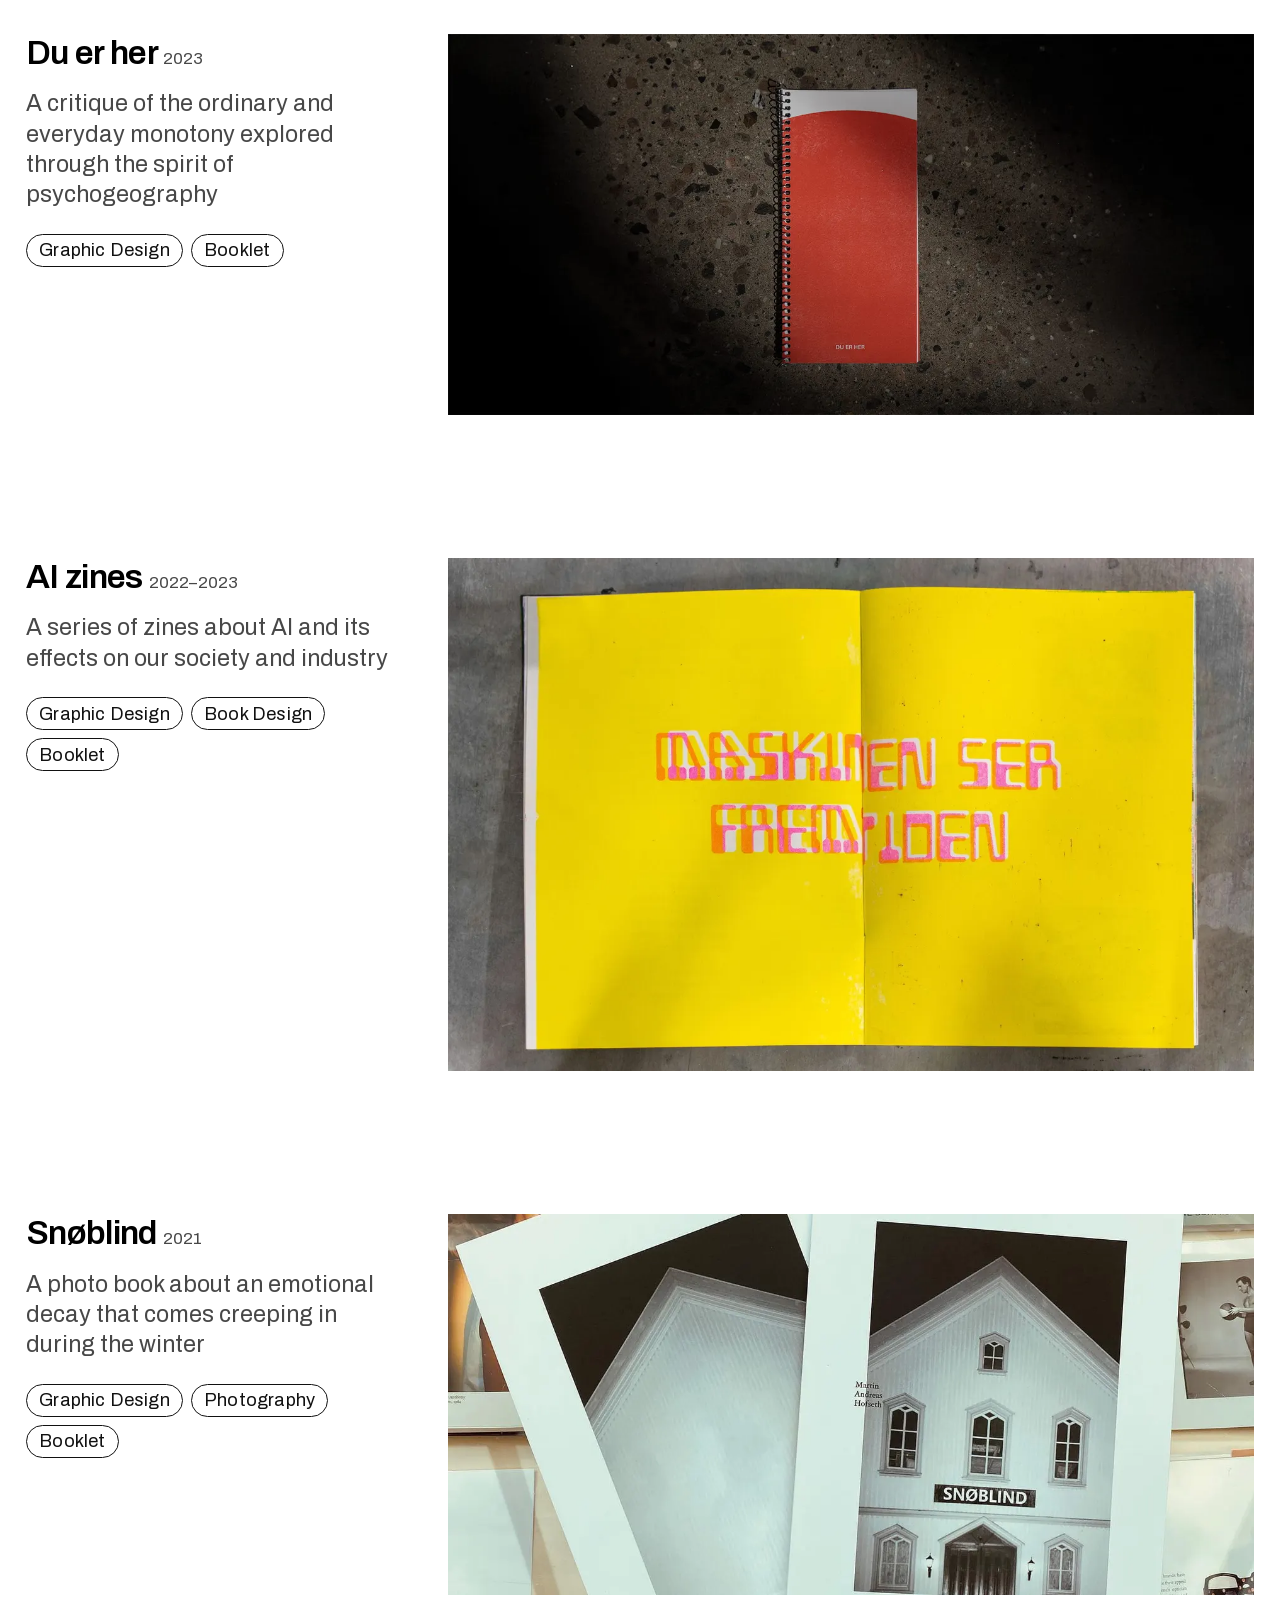
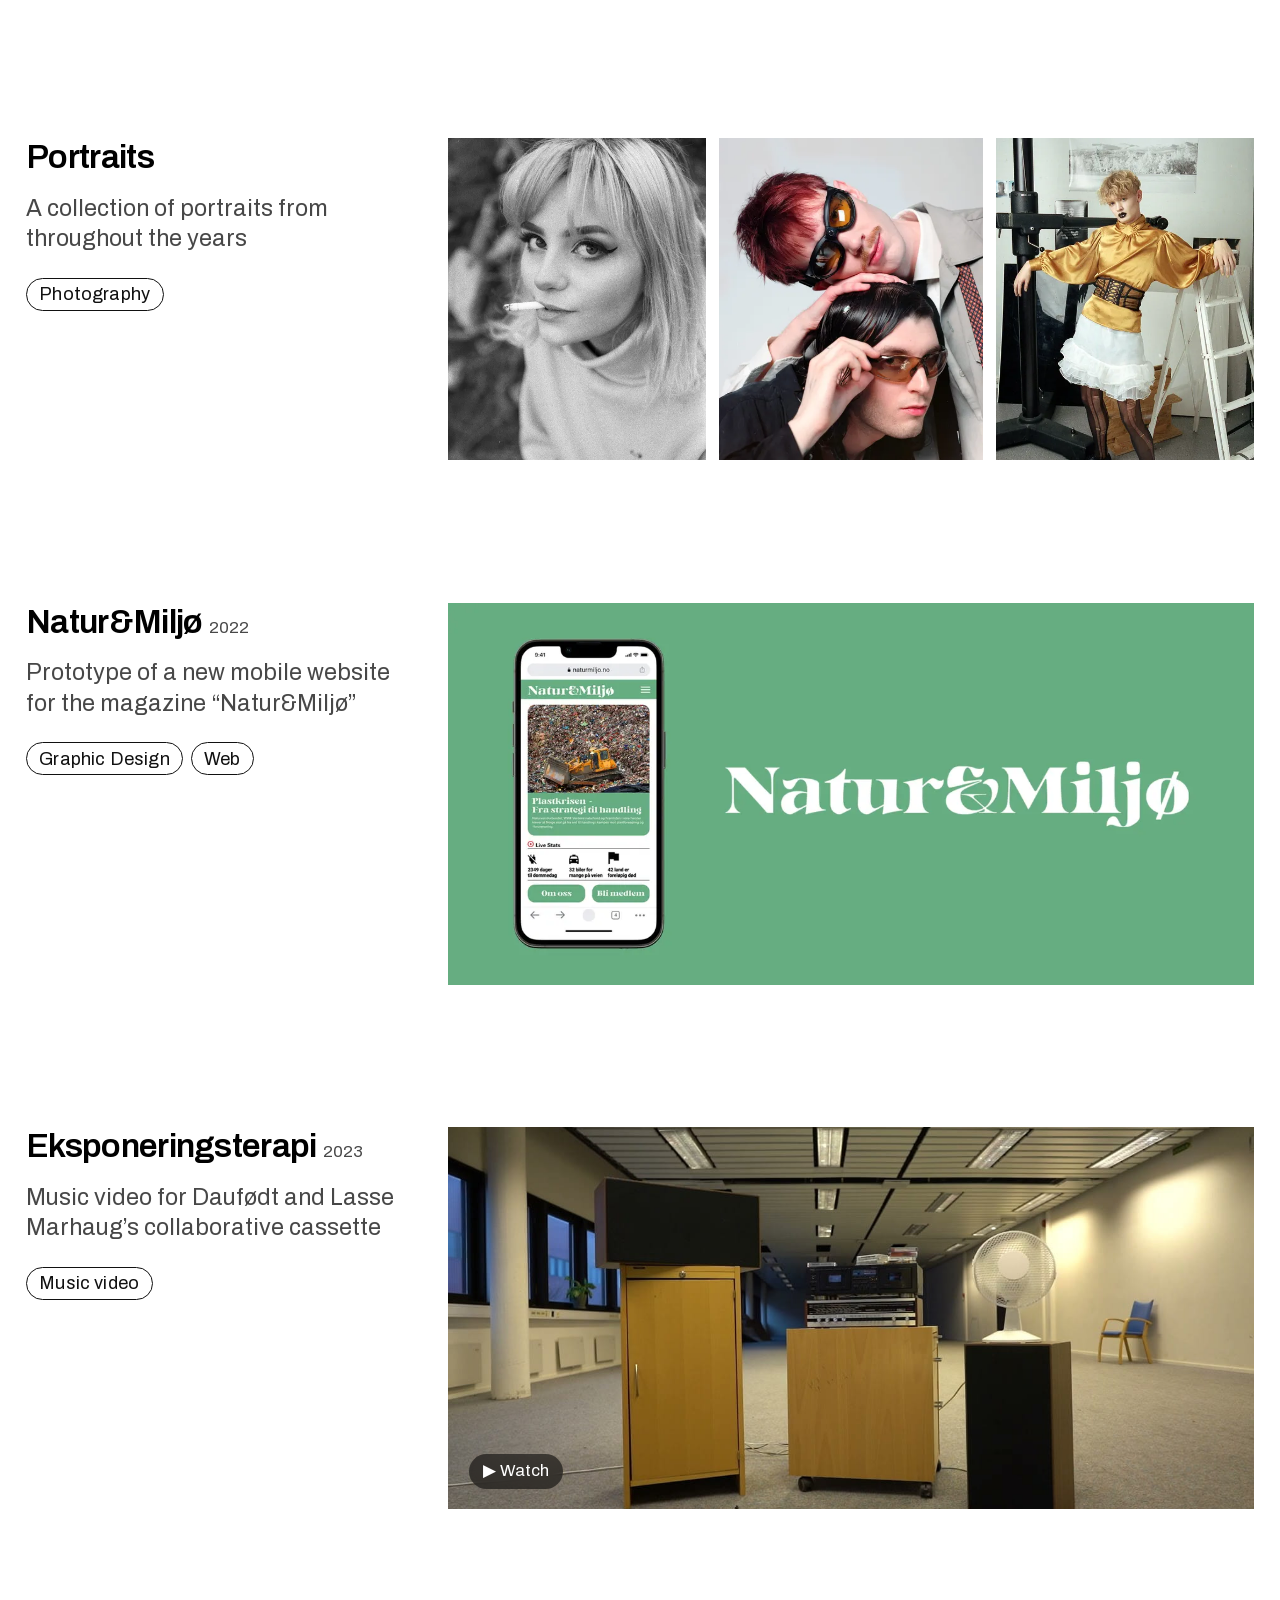
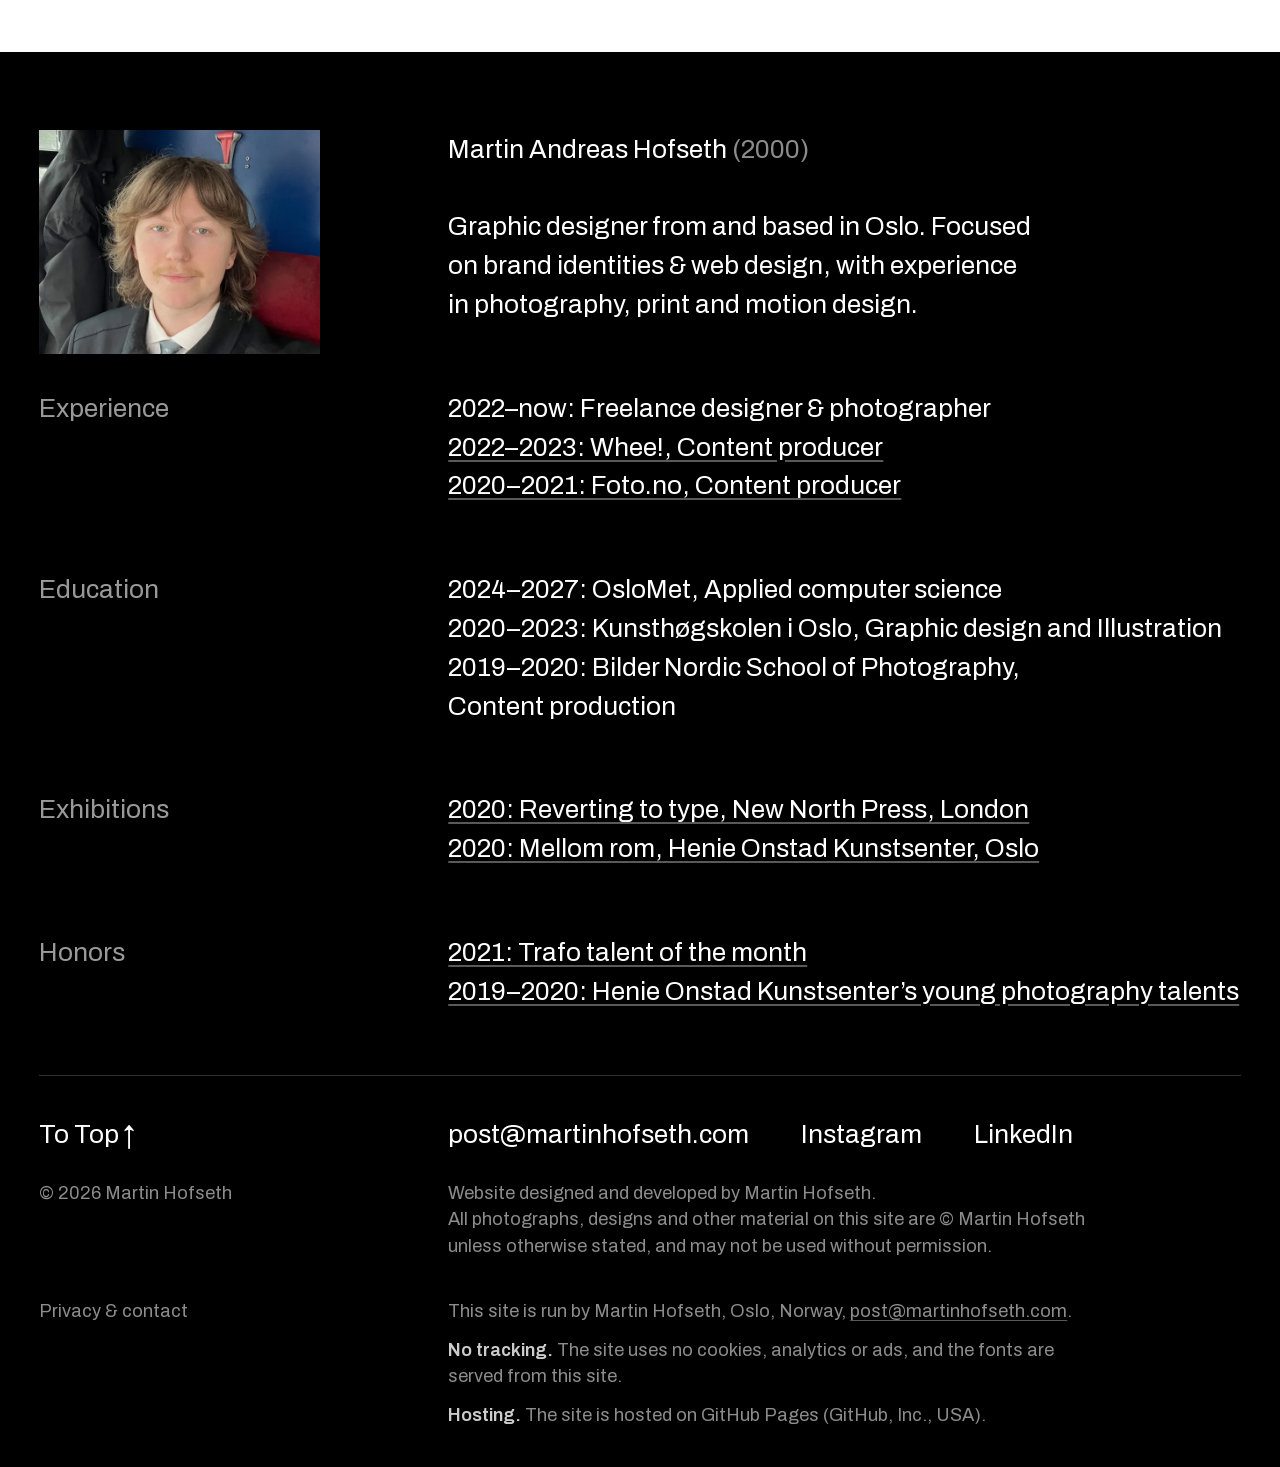
==== commit 45b6b809: "Serve smaller front-page images and stop lang.js blocking paint Add 480-1280px WebP copies of the fr" ====
--- a/index.html
+++ b/index.html
@@ -26,7 +26,7 @@
   <link rel="icon" href="icons/favicon.svg" type="image/svg+xml">
   <link rel="apple-touch-icon" href="icons/apple-touch-icon.png">
   <link rel="stylesheet" href="css/style.css?v=47">
-  <script src="js/lang.js?v=33"></script>
+  <script>try{if(localStorage.getItem("lang")==="nb")document.documentElement.lang="nb"}catch(e){}</script>
   <script type="application/ld+json">
   {
     "@context": "https://schema.org",
@@ -78,7 +78,7 @@
           <div class="tags"><span class="tag" data-tag="Graphic Design"><span lang="en">Graphic Design</span><span lang="nb">Grafisk design</span></span><span class="tag" data-tag="Visual profile"><span lang="en">Visual profile</span><span lang="nb">Visuell profil</span></span><span class="tag" data-tag="Web"><span lang="en">Web</span><span lang="nb">Nett</span></span></div>
         </div>
         <div class="s8">
-          <a href="rockslo.html"><img src="images/rockslo-front.jpg" width="1920" height="909" fetchpriority="high" alt="Rockslo visual identity" data-alt-nb="Visuell identitet for Rockslo"></a>
+          <a href="rockslo.html"><img src="images/rockslo-front.jpg" srcset="images/rockslo-front-640.webp 640w, images/rockslo-front-1280.webp 1280w, images/rockslo-front.jpg 1920w" sizes="(max-width: 768px) 100vw, 66vw" width="1920" height="909" fetchpriority="high" alt="Rockslo visual identity" data-alt-nb="Visuell identitet for Rockslo"></a>
         </div>
       </div>
     </section>
@@ -93,7 +93,7 @@
           <div class="tags"><span class="tag" data-tag="Music video"><span lang="en">Music video</span><span lang="nb">Musikkvideo</span></span><span class="tag" data-tag="Motion graphics"><span lang="en">Motion graphics</span><span lang="nb">Bevegelig grafikk</span></span></div>
         </div>
         <div class="s8">
-          <a class="poster" href="eversnow.html"><img src="images/eversnow-front.jpg" width="960" height="720" alt="Still from the Eversnow music video" data-alt-nb="Stillbilde fra musikkvideoen til Eversnow" loading="lazy"><span class="play">▶ <span lang="en">Watch</span><span lang="nb">Se</span></span></a>
+          <a class="poster" href="eversnow.html"><img src="images/eversnow-front.jpg" srcset="images/eversnow-front-640.webp 640w, images/eversnow-front.jpg 960w" sizes="(max-width: 768px) 100vw, 66vw" width="960" height="720" alt="Still from the Eversnow music video" data-alt-nb="Stillbilde fra musikkvideoen til Eversnow" loading="lazy"><span class="play">▶ <span lang="en">Watch</span><span lang="nb">Se</span></span></a>
         </div>
       </div>
     </section>
@@ -108,7 +108,7 @@
           <div class="tags"><span class="tag" data-tag="Graphic Design"><span lang="en">Graphic Design</span><span lang="nb">Grafisk design</span></span><span class="tag" data-tag="Booklet"><span lang="en">Booklet</span><span lang="nb">Zine</span></span></div>
         </div>
         <div class="s8">
-          <a href="du-er-her.html"><img src="images/du-er-her-front.jpg" width="1920" height="909" alt="Du er her booklet" data-alt-nb="Du er her-zine" loading="lazy"></a>
+          <a href="du-er-her.html"><img src="images/du-er-her-front.jpg" srcset="images/du-er-her-front-640.webp 640w, images/du-er-her-front-1280.webp 1280w, images/du-er-her-front.jpg 1920w" sizes="(max-width: 768px) 100vw, 66vw" width="1920" height="909" alt="Du er her booklet" data-alt-nb="Du er her-zine" loading="lazy"></a>
         </div>
       </div>
     </section>
@@ -123,7 +123,7 @@
           <div class="tags"><span class="tag" data-tag="Graphic Design"><span lang="en">Graphic Design</span><span lang="nb">Grafisk design</span></span><span class="tag" data-tag="Book Design"><span lang="en">Book Design</span><span lang="nb">Bokdesign</span></span><span class="tag" data-tag="Booklet"><span lang="en">Booklet</span><span lang="nb">Zine</span></span></div>
         </div>
         <div class="s8">
-          <a href="ai-zines.html"><img src="images/postretro-3.jpg" width="2000" height="1275" alt="Post retro-futurisme zine" loading="lazy"></a>
+          <a href="ai-zines.html"><img src="images/postretro-3.jpg" srcset="images/postretro-3-640.webp 640w, images/postretro-3-1280.webp 1280w, images/postretro-3.jpg 2000w" sizes="(max-width: 768px) 100vw, 66vw" width="2000" height="1275" alt="Post retro-futurisme zine" loading="lazy"></a>
         </div>
       </div>
     </section>
@@ -138,7 +138,7 @@
           <div class="tags"><span class="tag" data-tag="Graphic Design"><span lang="en">Graphic Design</span><span lang="nb">Grafisk design</span></span><span class="tag" data-tag="Photography"><span lang="en">Photography</span><span lang="nb">Fotografi</span></span><span class="tag" data-tag="Booklet"><span lang="en">Booklet</span><span lang="nb">Zine</span></span></div>
         </div>
         <div class="s8">
-          <a href="snoblind.html"><img src="images/snoblind-front.jpg" width="1440" height="682" alt="Snøblind photo book" data-alt-nb="Fotoboken Snøblind" loading="lazy"></a>
+          <a href="snoblind.html"><img src="images/snoblind-front.jpg" srcset="images/snoblind-front-640.webp 640w, images/snoblind-front-1280.webp 1280w, images/snoblind-front.jpg 1440w" sizes="(max-width: 768px) 100vw, 66vw" width="1440" height="682" alt="Snøblind photo book" data-alt-nb="Fotoboken Snøblind" loading="lazy"></a>
         </div>
       </div>
     </section>
@@ -153,7 +153,7 @@
           <div class="tags"><span class="tag" data-tag="Photography"><span lang="en">Photography</span><span lang="nb">Fotografi</span></span></div>
         </div>
         <div class="s8">
-          <a href="portraits.html" class="gallery same-h"><img style="--ar:0.8000" src="images/portrait-siri.jpg" width="1500" height="1875" alt="Portrait" data-alt-nb="Portrett" loading="lazy"><img style="--ar:0.8215" src="images/portrait-imgfound.jpg" width="1500" height="1826" alt="Portrait" data-alt-nb="Portrett" loading="lazy"><img style="--ar:0.8000" src="images/portrait-olli.jpg" width="1500" height="1875" alt="Portrait" data-alt-nb="Portrett" loading="lazy"></a>
+          <a href="portraits.html" class="gallery same-h"><img style="--ar:0.8000" src="images/portrait-siri.jpg" srcset="images/portrait-siri-480.webp 480w, images/portrait-siri-960.webp 960w, images/portrait-siri.jpg 1500w" sizes="(max-width: 768px) 33vw, 22vw" width="1500" height="1875" alt="Portrait" data-alt-nb="Portrett" loading="lazy"><img style="--ar:0.8215" src="images/portrait-imgfound.jpg" srcset="images/portrait-imgfound-480.webp 480w, images/portrait-imgfound-960.webp 960w, images/portrait-imgfound.jpg 1500w" sizes="(max-width: 768px) 33vw, 22vw" width="1500" height="1826" alt="Portrait" data-alt-nb="Portrett" loading="lazy"><img style="--ar:0.8000" src="images/portrait-olli.jpg" srcset="images/portrait-olli-480.webp 480w, images/portrait-olli-960.webp 960w, images/portrait-olli.jpg 1500w" sizes="(max-width: 768px) 33vw, 22vw" width="1500" height="1875" alt="Portrait" data-alt-nb="Portrett" loading="lazy"></a>
         </div>
       </div>
     </section>
@@ -168,7 +168,7 @@
           <div class="tags"><span class="tag" data-tag="Graphic Design"><span lang="en">Graphic Design</span><span lang="nb">Grafisk design</span></span><span class="tag" data-tag="Web"><span lang="en">Web</span><span lang="nb">Nett</span></span></div>
         </div>
         <div class="s8">
-          <a href="natur-miljo.html"><img src="images/natur-miljo-front.jpg" width="2000" height="948" alt="Natur&amp;Miljø mobile website prototype" data-alt-nb="Prototype av mobilnettsiden til Natur&amp;Miljø" loading="lazy"></a>
+          <a href="natur-miljo.html"><img src="images/natur-miljo-front.jpg" srcset="images/natur-miljo-front-640.webp 640w, images/natur-miljo-front-1280.webp 1280w, images/natur-miljo-front.jpg 2000w" sizes="(max-width: 768px) 100vw, 66vw" width="2000" height="948" alt="Natur&amp;Miljø mobile website prototype" data-alt-nb="Prototype av mobilnettsiden til Natur&amp;Miljø" loading="lazy"></a>
         </div>
       </div>
     </section>
@@ -183,7 +183,7 @@
           <div class="tags"><span class="tag" data-tag="Music video"><span lang="en">Music video</span><span lang="nb">Musikkvideo</span></span></div>
         </div>
         <div class="s8">
-          <a class="poster" href="eksponeringsterapi.html"><img src="images/eksponeringsterapi-front.jpg" width="1280" height="720" alt="Still from the Eksponeringsterapi music video" data-alt-nb="Stillbilde fra musikkvideoen til Eksponeringsterapi" loading="lazy"><span class="play">▶ <span lang="en">Watch</span><span lang="nb">Se</span></span></a>
+          <a class="poster" href="eksponeringsterapi.html"><img src="images/eksponeringsterapi-front.jpg" srcset="images/eksponeringsterapi-front-640.webp 640w, images/eksponeringsterapi-front.jpg 1280w" sizes="(max-width: 768px) 100vw, 66vw" width="1280" height="720" alt="Still from the Eksponeringsterapi music video" data-alt-nb="Stillbilde fra musikkvideoen til Eksponeringsterapi" loading="lazy"><span class="play">▶ <span lang="en">Watch</span><span lang="nb">Se</span></span></a>
         </div>
       </div>
     </section>
@@ -192,7 +192,7 @@
   <!-- ABOUT (same block on every page) -->
   <footer class="about" id="about">
     <div class="cols intro">
-      <div class="s3"><img class="portrait zoomable" src="images/about-portrait.jpg" width="2000" height="1600" alt="Portrait of Martin Hofseth" data-alt-nb="Portrett av Martin Hofseth" loading="lazy"></div>
+      <div class="s3"><img class="portrait zoomable" src="images/about-portrait.jpg" srcset="images/about-portrait-640.webp 640w, images/about-portrait-1280.webp 1280w, images/about-portrait.jpg 2000w" sizes="(max-width: 768px) 100vw, 25vw" width="2000" height="1600" alt="Portrait of Martin Hofseth" data-alt-nb="Portrett av Martin Hofseth" loading="lazy"></div>
       <div class="s1 spacer"></div>
       <div class="s6">Martin Andreas Hofseth <span class="born">(2000)</span><br><br><span lang="en">Graphic designer from and based in Oslo. Focused on brand identities &amp; web design, with experience in photography, print and motion design.</span><span lang="nb">Grafisk designer fra og basert i Oslo. Fokuserer på merkevareidentitet og webdesign, med erfaring innen fotografi, trykksaker og bevegelig grafikk.</span></div>
     </div>
@@ -250,7 +250,8 @@
     </div>
   </footer>
 
-  <script src="js/main.js?v=39"></script>
+  <script src="js/lang.js?v=34"></script>
+  <script src="js/main.js?v=40"></script>
   <script src="js/filter.js?v=35"></script>
 </body>
 </html>
--- a/css/style.css
+++ b/css/style.css
@@ -503,7 +503,7 @@
 .filter:hover { background: var(--hover); }
 .filter[aria-pressed="true"] { background: var(--ink); color: var(--bg); }
 /* its min-width shrinks as the MH slot opens (--k), so the bar does not jump */
-.filter-status { margin: 0; flex: none; min-width: max(0px, calc(7.2em - var(--k, 0) * (var(--slot-w, 0px) + 1.6rem))); font-size: 1.4rem; line-height: calc(2.6rem + 2px); color: var(--faint); white-space: nowrap; font-variant-numeric: tabular-nums; }
+.filter-status { margin: 0; flex: none; min-width: max(0px, calc(7.2em - var(--k, 0) * (var(--slot-w, 0px) + 1.6rem))); font-size: 1.4rem; line-height: calc(2.6rem + 2px); color: var(--muted); white-space: nowrap; font-variant-numeric: tabular-nums; }
 
 /* MH in the pinned bar. The big header logo itself travels here: js/filter.js moves and
    shrinks it with the scroll so it lands in this slot exactly as the bar pins.
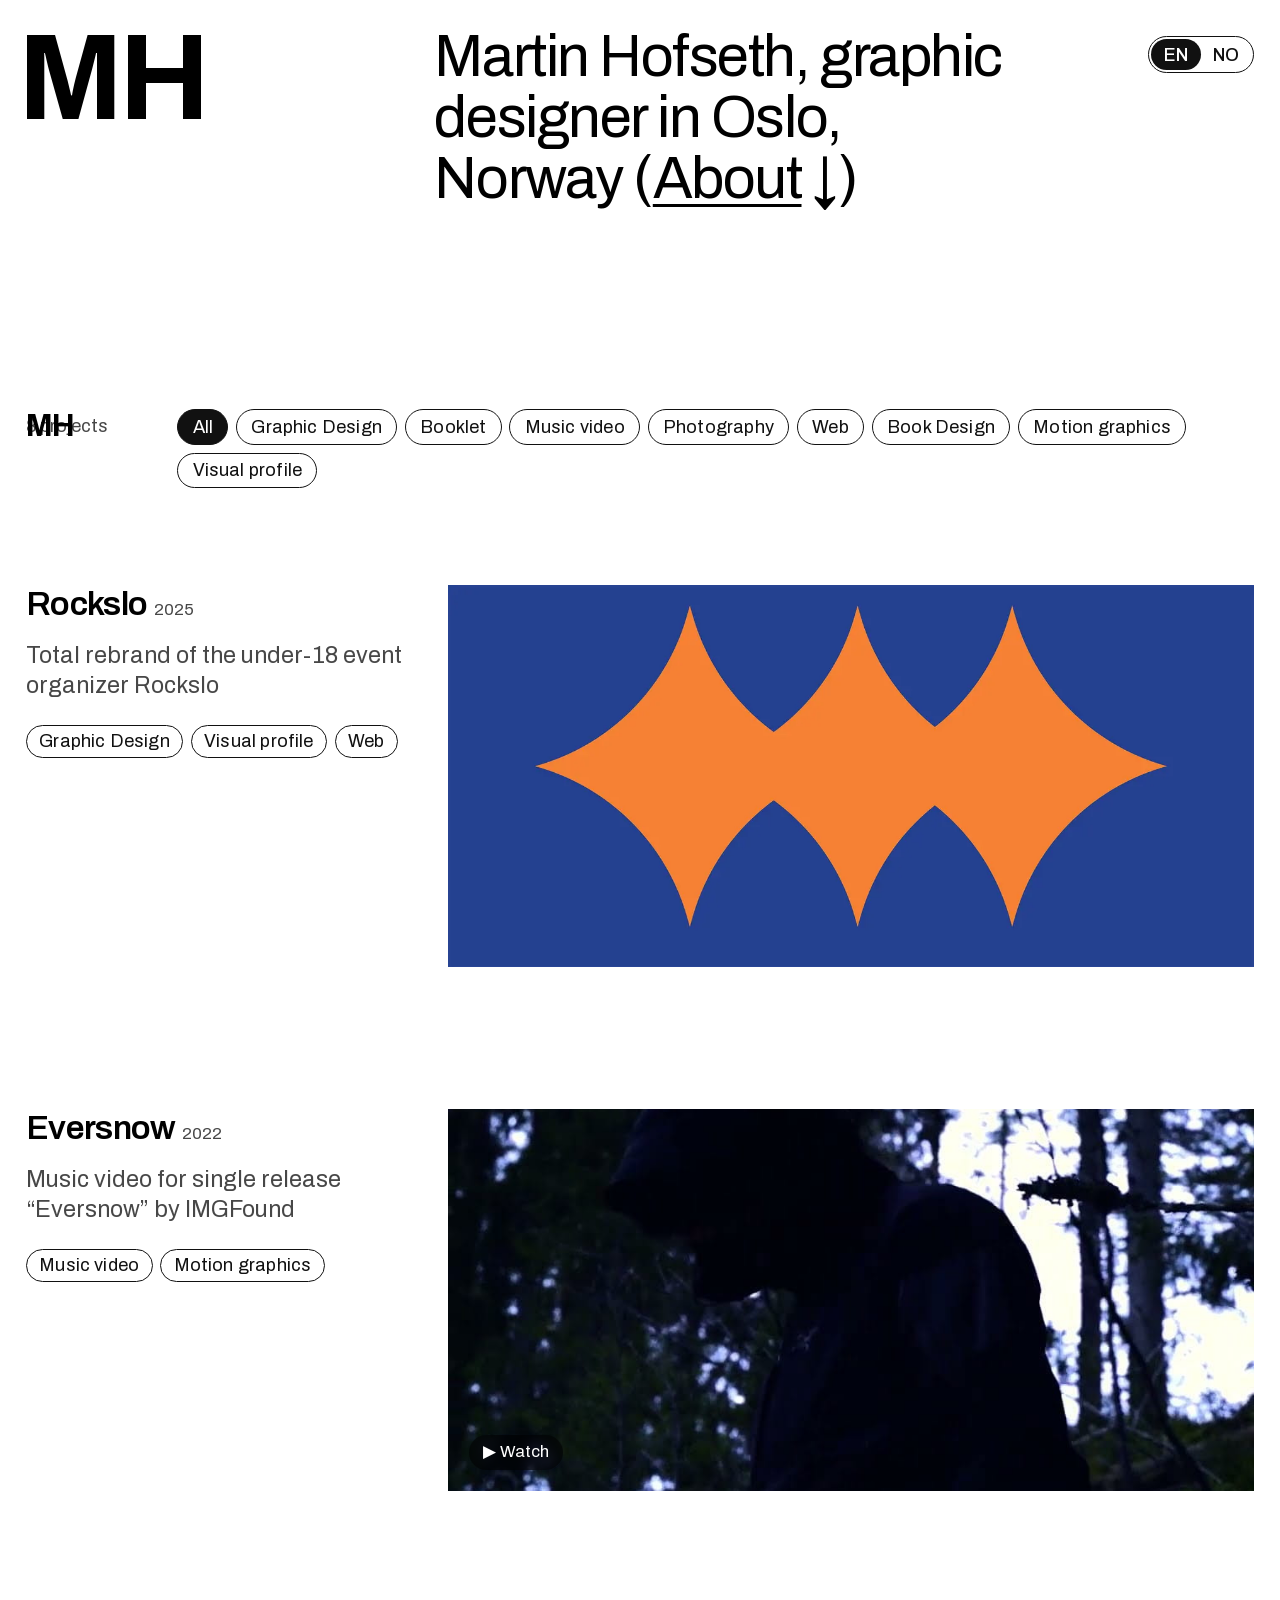
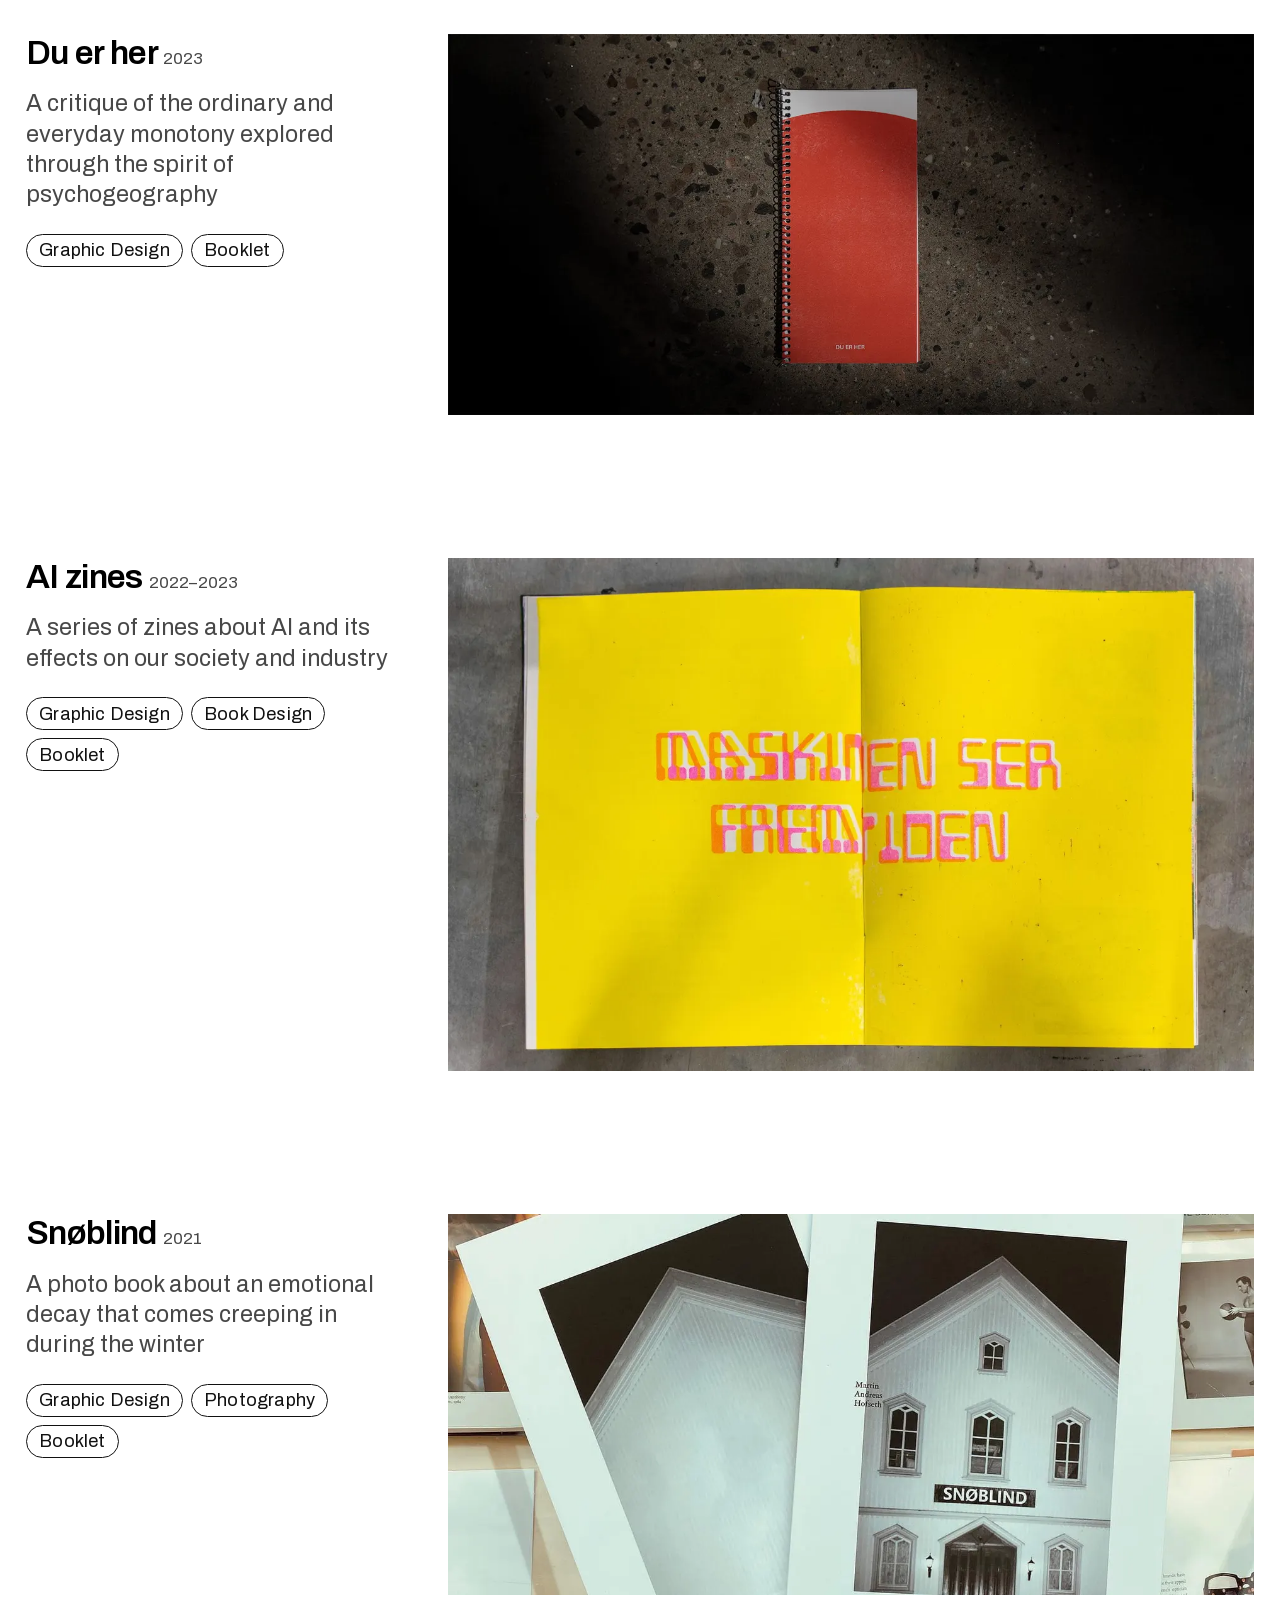
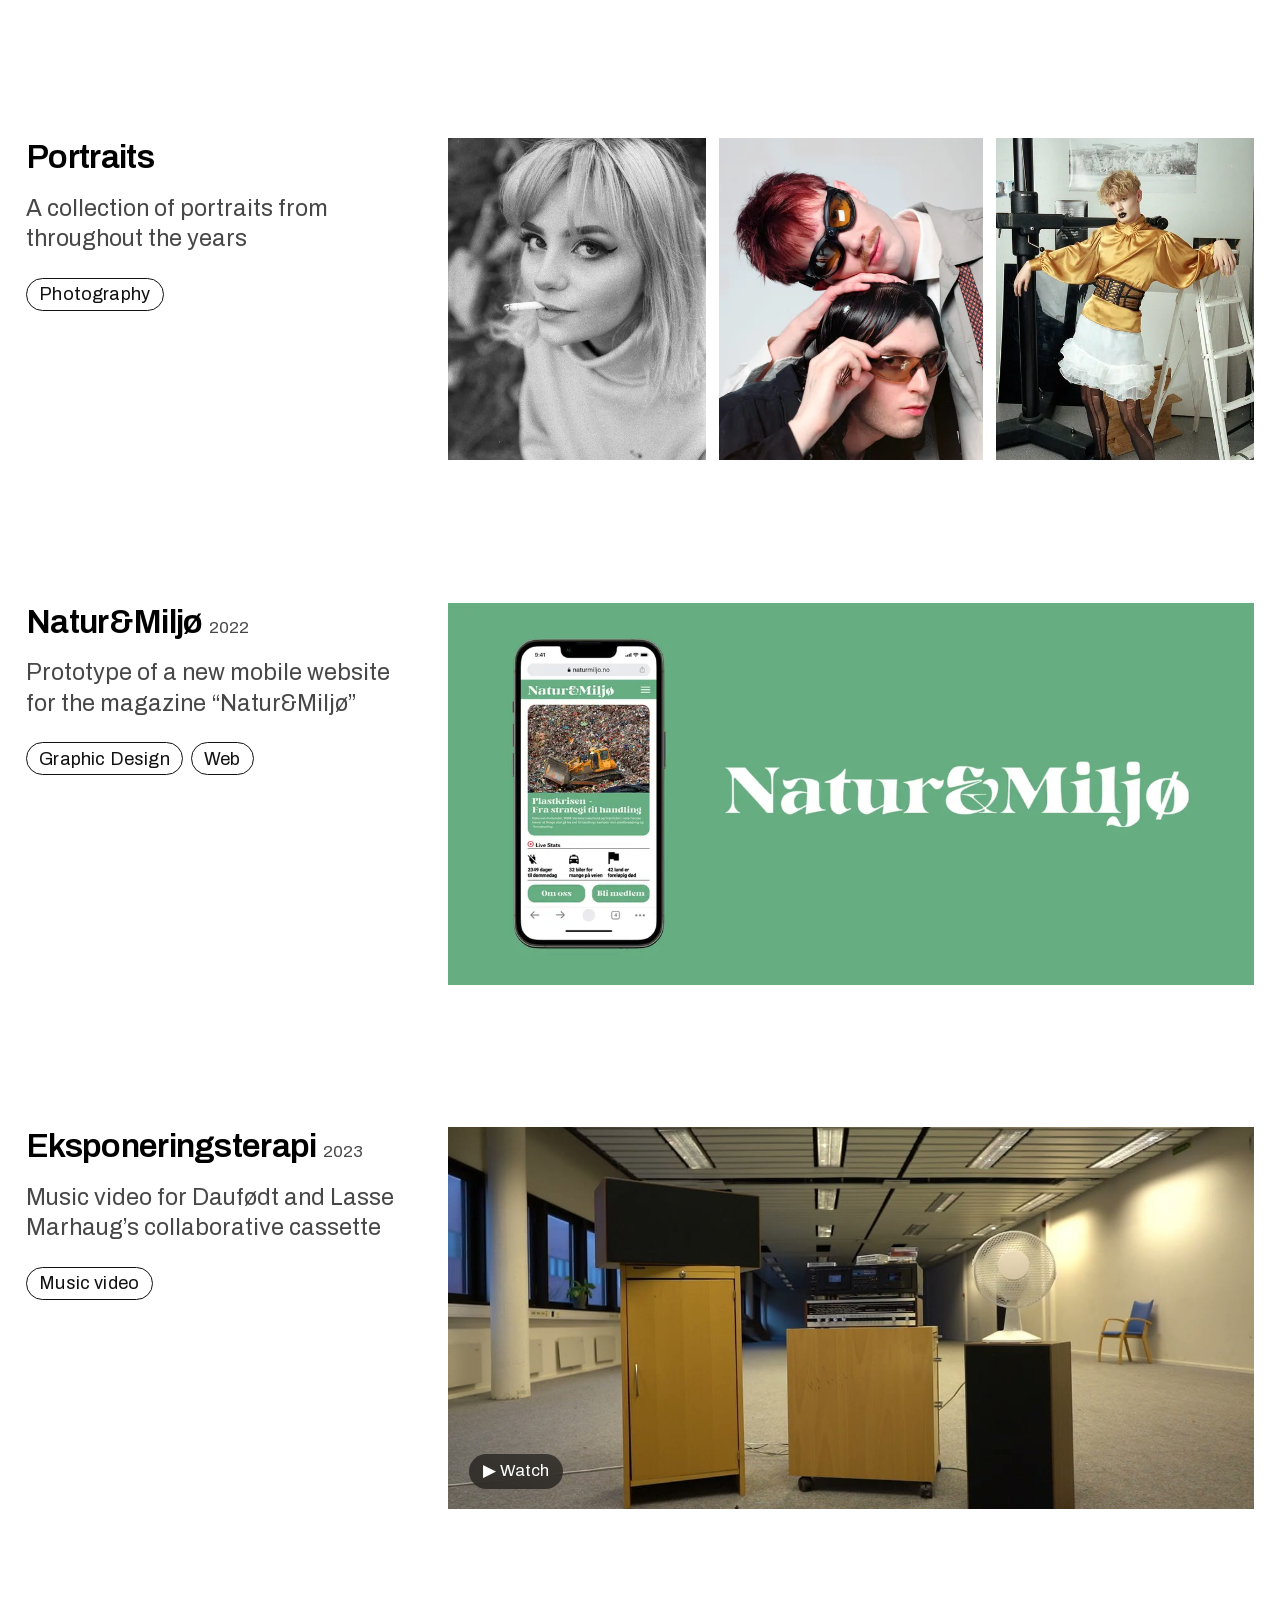
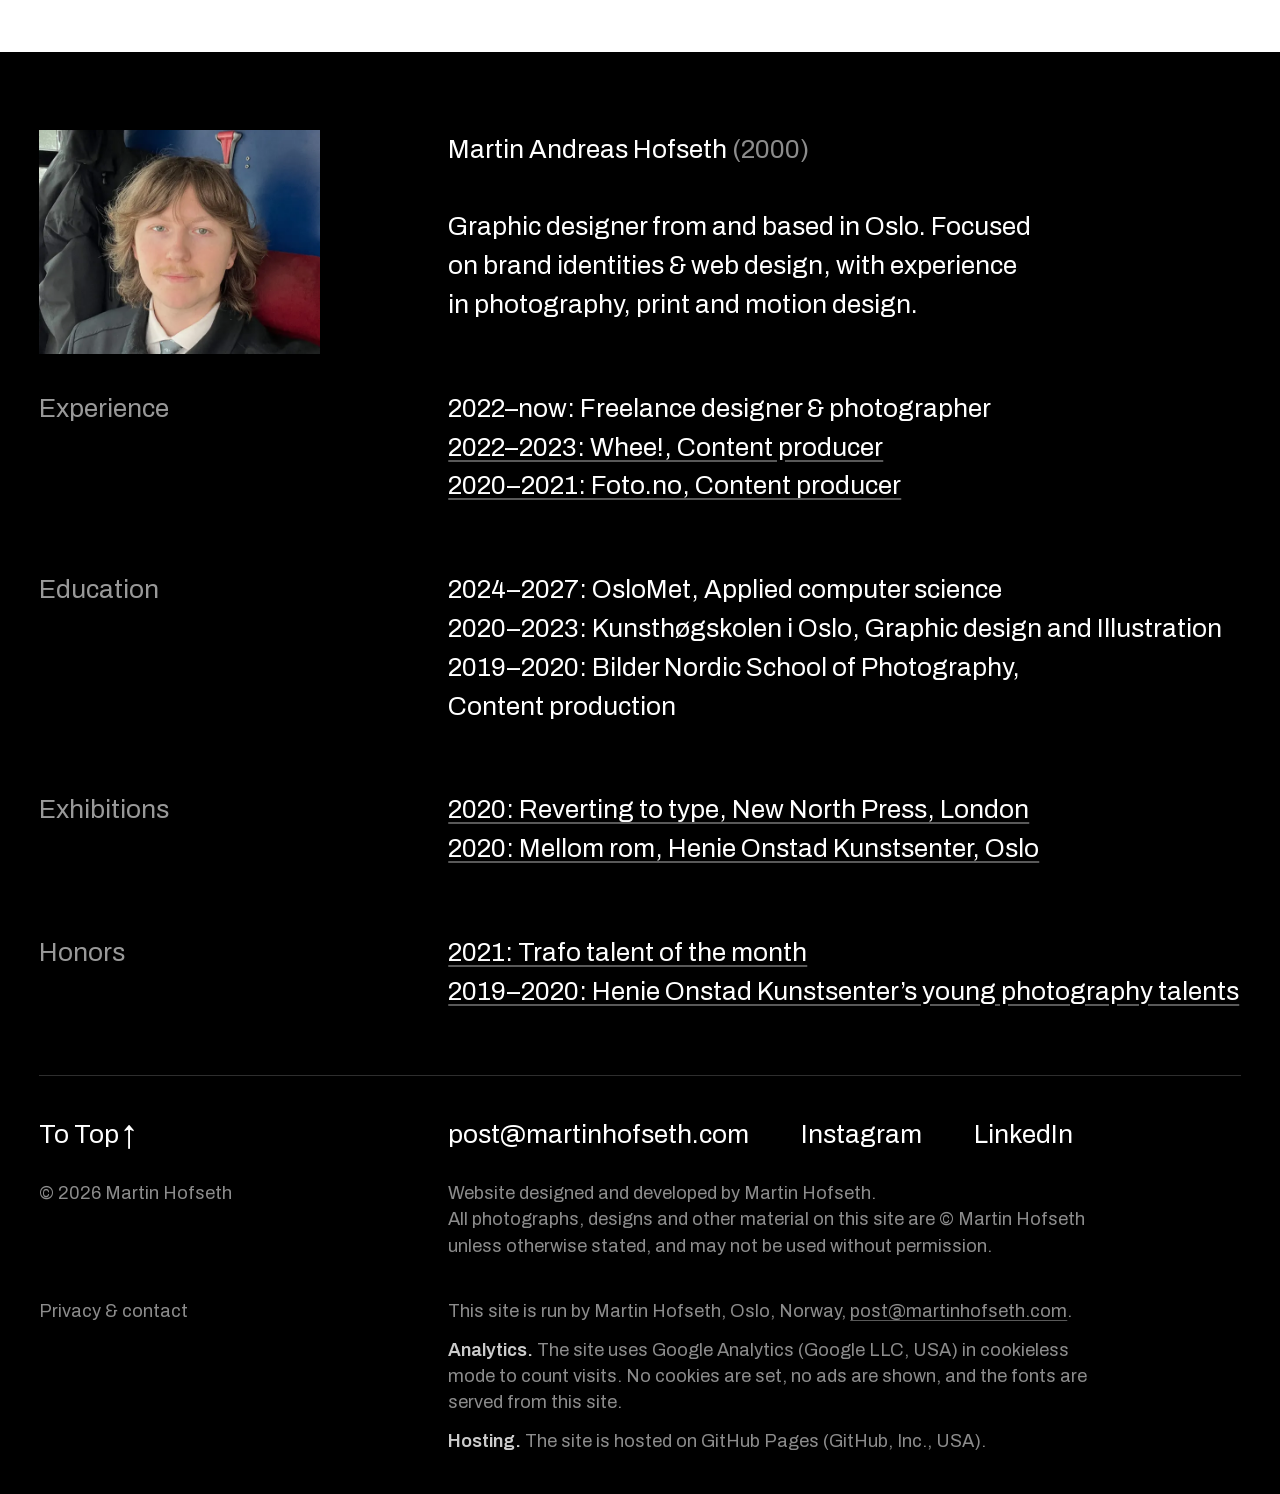
==== commit bb0a8a2a: "Add Google Analytics in cookieless mode Load GA4 from a shared js/analytics.js with all consent type" ====
--- a/index.html
+++ b/index.html
@@ -27,6 +27,7 @@
   <link rel="apple-touch-icon" href="icons/apple-touch-icon.png">
   <link rel="stylesheet" href="css/style.css?v=47">
   <script>try{if(localStorage.getItem("lang")==="nb")document.documentElement.lang="nb"}catch(e){}</script>
+  <script src="js/analytics.js?v=1" async></script>
   <script type="application/ld+json">
   {
     "@context": "https://schema.org",
@@ -238,12 +239,12 @@
       <div class="s8">
         <div lang="en">
           <p>This site is run by Martin Hofseth, Oslo, Norway, <a href="mailto:post@martinhofseth.com">post@martinhofseth.com</a>.</p>
-          <p><strong>No tracking.</strong> The site uses no cookies, analytics or ads, and the fonts are served from this site.</p>
+          <p><strong>Analytics.</strong> The site uses Google Analytics (Google LLC, USA) in cookieless mode to count visits. No cookies are set, no ads are shown, and the fonts are served from this site.</p>
           <p><strong>Hosting.</strong> The site is hosted on GitHub Pages (GitHub, Inc., USA).</p>
         </div>
         <div lang="nb">
           <p>Denne siden drives av Martin Hofseth, Oslo, <a href="mailto:post@martinhofseth.com">post@martinhofseth.com</a>.</p>
-          <p><strong>Ingen sporing.</strong> Siden bruker ingen informasjonskapsler, analyseverktøy eller annonser, og skriftene lastes fra denne siden.</p>
+          <p><strong>Analyse.</strong> Siden bruker Google Analytics (Google LLC, USA) uten informasjonskapsler for å telle besøk. Ingen informasjonskapsler settes, ingen annonser vises, og skriftene lastes fra denne siden.</p>
           <p><strong>Vertskap.</strong> Siden ligger på GitHub Pages (GitHub, Inc., USA).</p>
         </div>
       </div>
